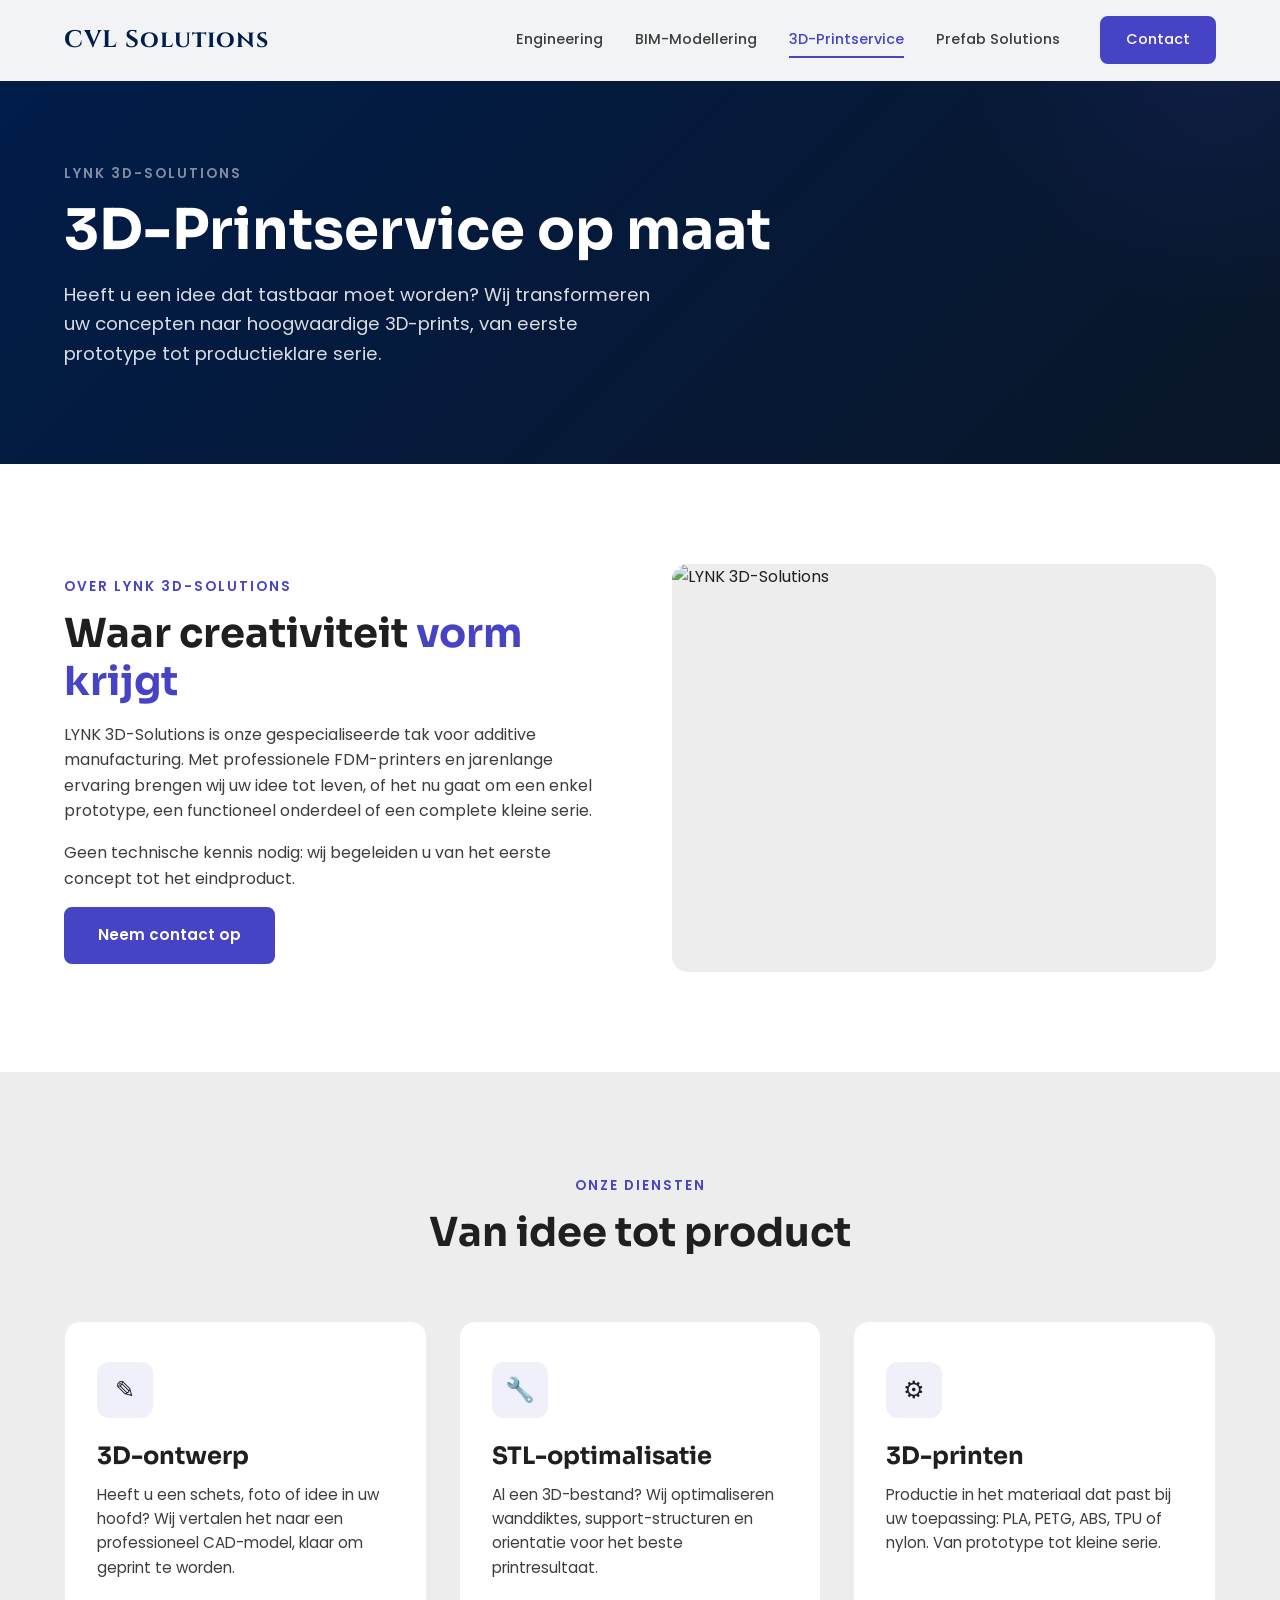
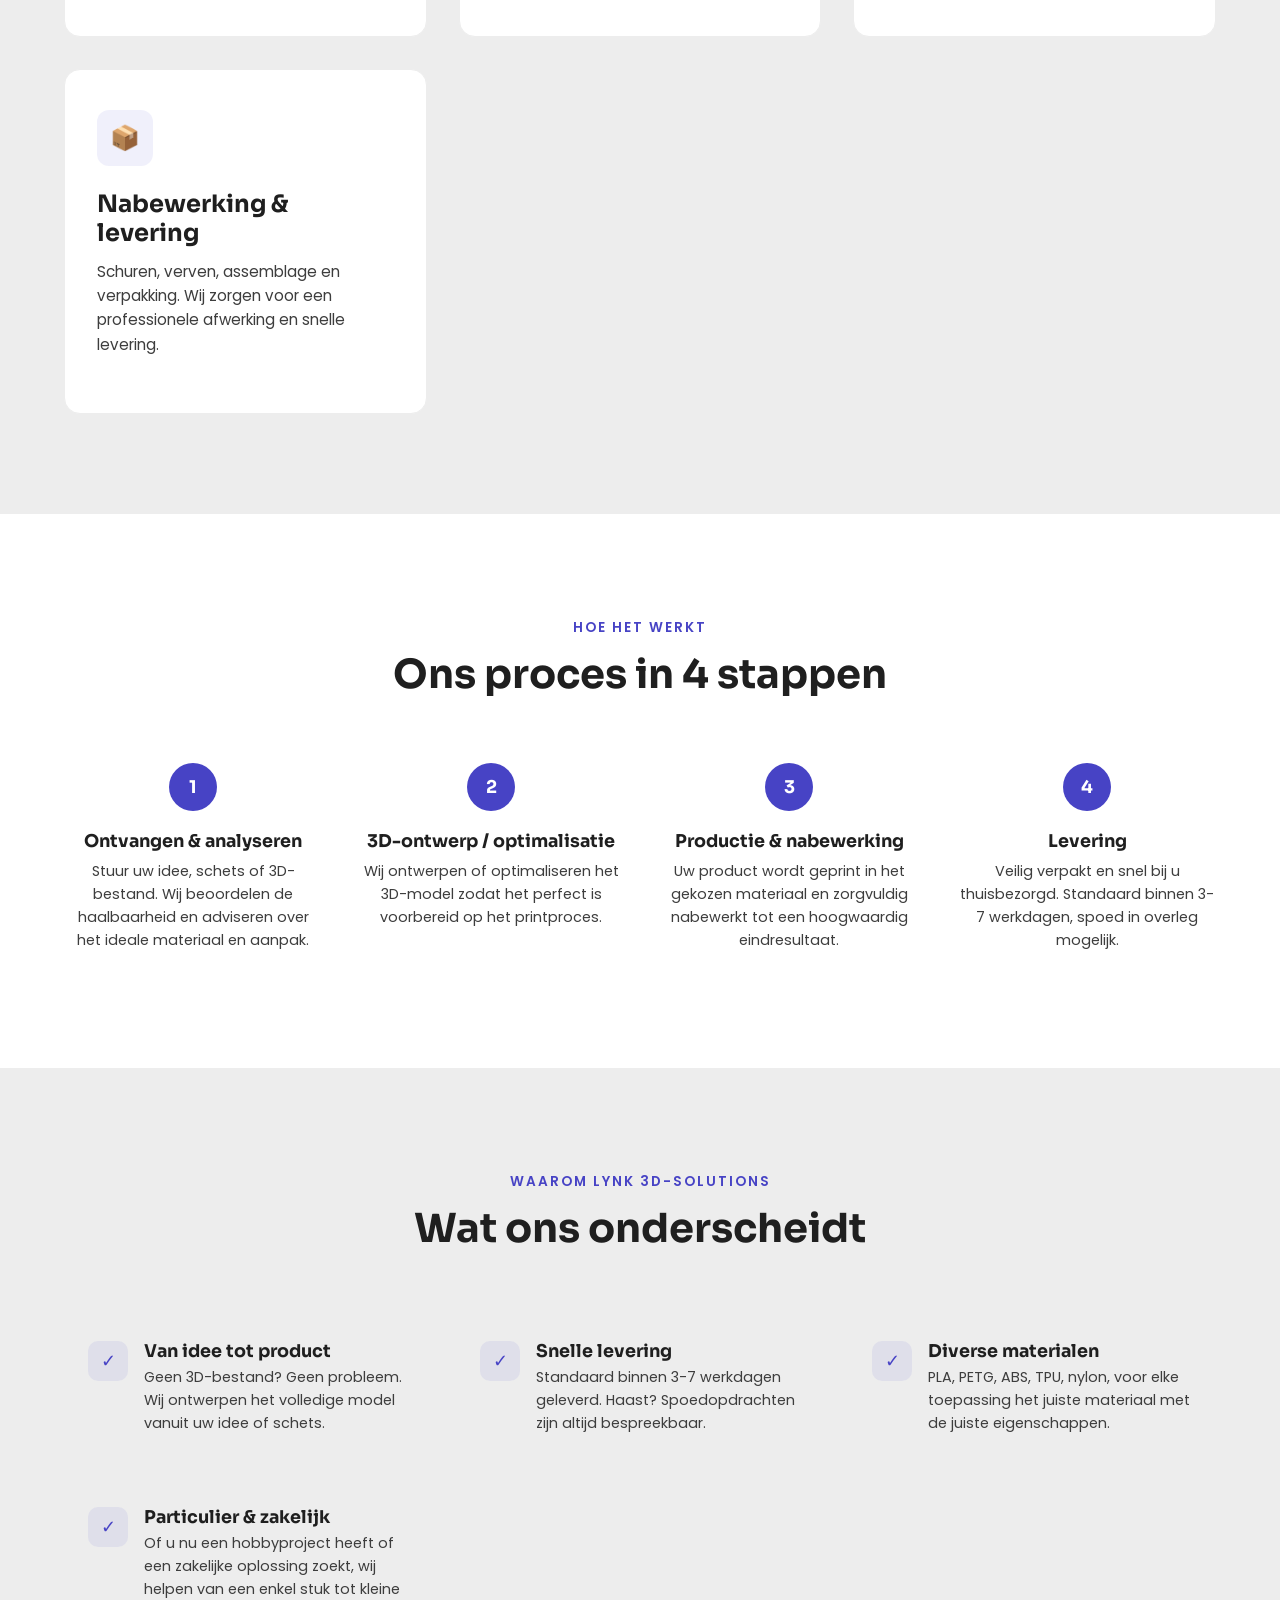
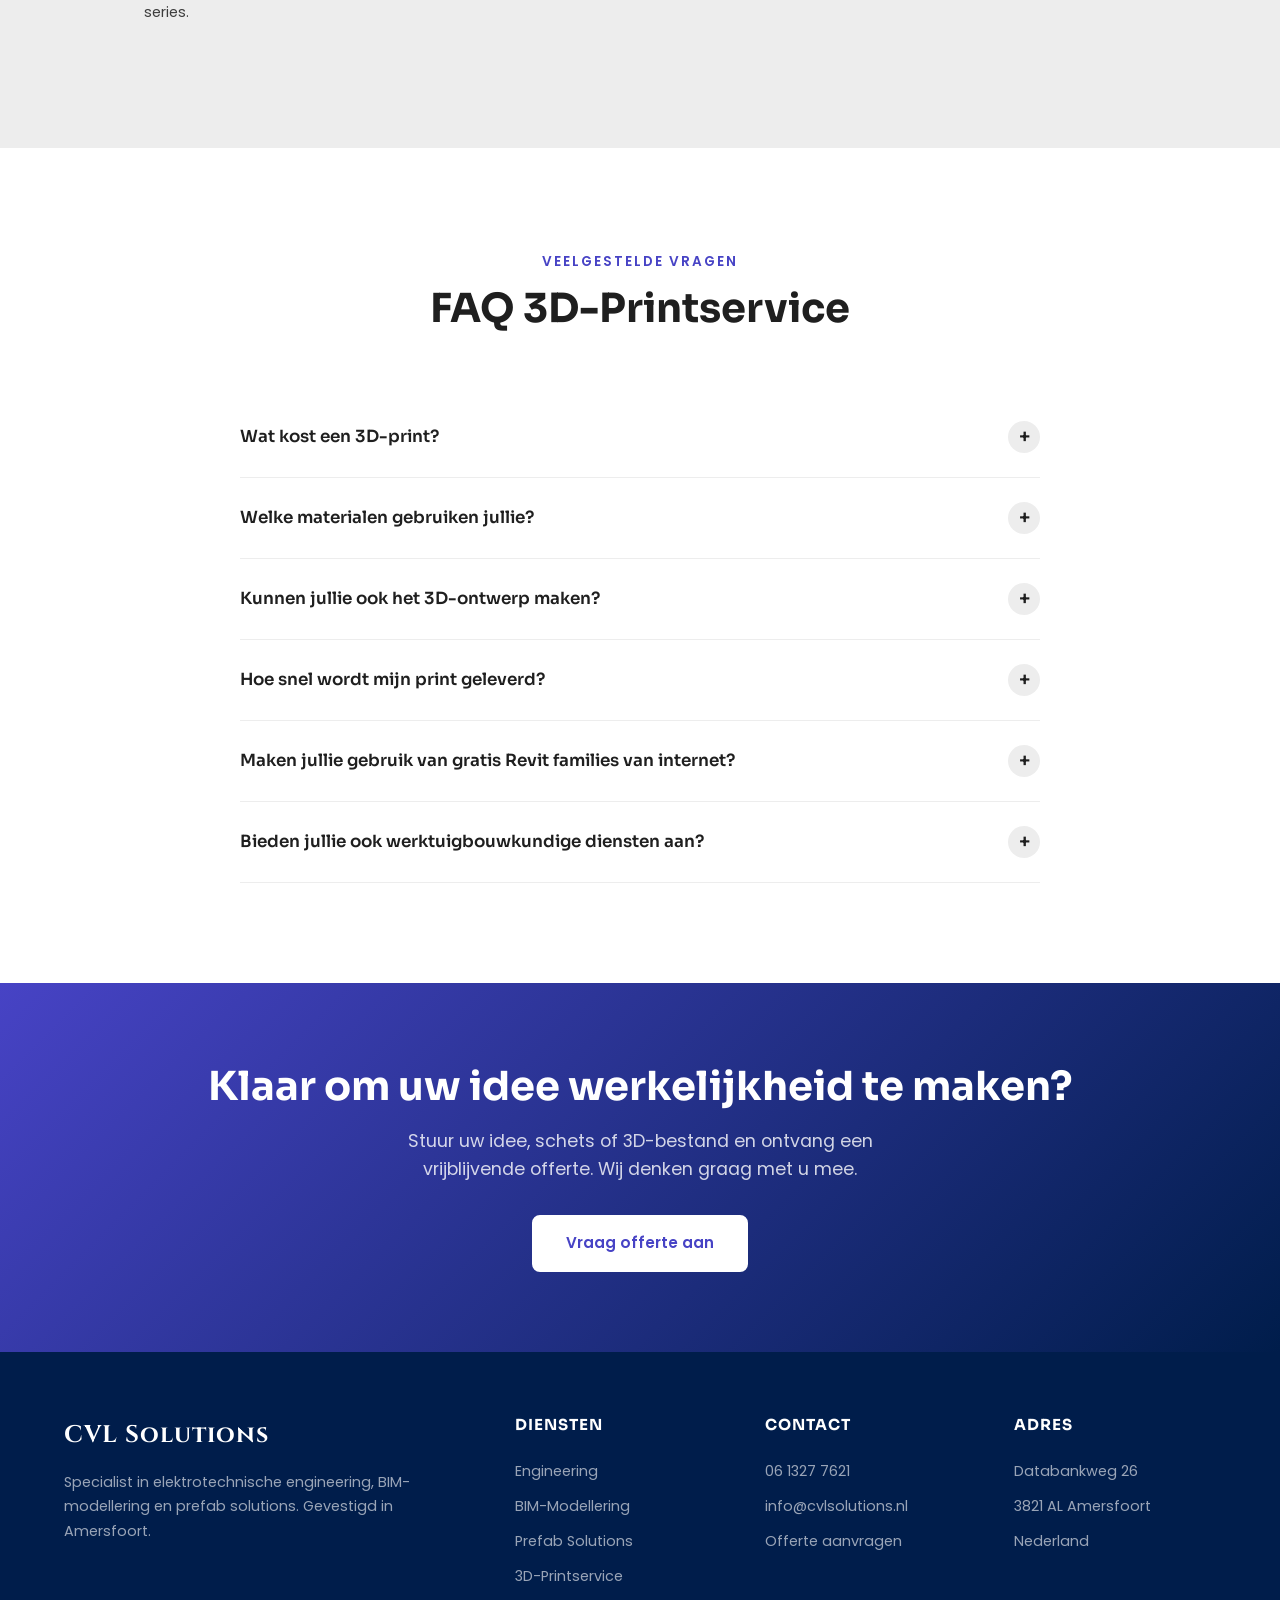
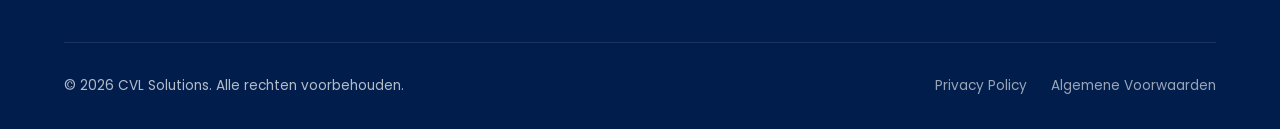
==== 3d-printservice.html @ 54ed2325 "CVL Solutions website - initial commit Complete custom website met 10 pagina's: - Homepage, Engineer" ====
<!DOCTYPE html>
<html lang="nl">
<head>
    <meta charset="UTF-8">
    <meta name="viewport" content="width=device-width, initial-scale=1.0">
    <title>3D-Printservice | Custom 3D Prints & Ontwerp | LYNK 3D-Solutions</title>
    <meta name="description" content="3D-printservice voor custom prints, prototypes en kleine series. Van idee tot product: 3D-ontwerp, optimalisatie en productie in diverse materialen. Snel geleverd.">
    <meta property="og:title" content="3D-Printservice | LYNK 3D-Solutions">
    <meta property="og:description" content="Custom 3D-prints, prototypes en kleine series. Van idee tot product.">
    <meta property="og:url" content="https://www.cvlsolutions.nl/3d-printservice">
    <link rel="canonical" href="https://www.cvlsolutions.nl/3d-printservice">
    <link rel="icon" href="img/favicon.jpg" type="image/jpeg">
    <link rel="preconnect" href="https://fonts.googleapis.com">
    <link rel="preconnect" href="https://fonts.gstatic.com" crossorigin>
    <link href="https://fonts.googleapis.com/css2?family=Cinzel:wght@500;700&family=Sora:wght@400;600;700&family=Poppins:wght@400;500;600&display=swap" rel="stylesheet">
    <link rel="stylesheet" href="css/style.css">
    <script type="application/ld+json">
    {
        "@context": "https://schema.org",
        "@type": "FAQPage",
        "mainEntity": [
            {"@type": "Question", "name": "Wat kost een 3D-print?", "acceptedAnswer": {"@type": "Answer", "text": "De prijs hangt af van materiaal, afmeting en complexiteit. Kleine prints starten al vanaf enkele euro's. Neem contact op voor een vrijblijvende offerte."}},
            {"@type": "Question", "name": "Welke materialen gebruiken jullie?", "acceptedAnswer": {"@type": "Answer", "text": "Wij printen in PLA, PETG, ABS, TPU (flexibel) en nylon. Het juiste materiaal wordt gekozen op basis van de toepassing."}},
            {"@type": "Question", "name": "Kunnen jullie ook het 3D-ontwerp maken?", "acceptedAnswer": {"@type": "Answer", "text": "Ja, wij ontwerpen volledig in 3D vanuit uw idee, schets of bestaand product. Ook kunnen wij bestaande STL-bestanden optimaliseren."}},
            {"@type": "Question", "name": "Hoe snel wordt mijn print geleverd?", "acceptedAnswer": {"@type": "Answer", "text": "Afhankelijk van complexiteit en grootte leveren wij binnen 3-7 werkdagen. Spoedopdrachten zijn in overleg mogelijk."}}
        ]
    }
    </script>
</head>
<body>

    <!-- Header -->
    <header class="header">
        <div class="container header-inner">
            <a href="index.html" class="logo">CVL Solutions</a>
            <nav class="nav-links">
                <a href="engineering.html">Engineering</a>
                <a href="bim-modellering.html">BIM-Modellering</a>
                <a href="3d-printservice.html" class="active">3D-Printservice</a>
                <a href="prefab-solutions.html">Prefab Solutions</a>
                <a href="contact.html" class="btn btn-primary btn-sm nav-cta">Contact</a>
            </nav>
            <button class="hamburger" aria-label="Menu"><span></span><span></span><span></span></button>
        </div>
        <div class="mobile-menu">
            <a href="index.html">Home</a>
            <a href="engineering.html">Engineering</a>
            <a href="bim-modellering.html">BIM-Modellering</a>
            <a href="3d-printservice.html">3D-Printservice</a>
            <a href="prefab-solutions.html">Prefab Solutions</a>
            <a href="contact.html">Contact</a>
        </div>
    </header>

    <!-- Page Header -->
    <section class="page-header">
        <div class="container">
            <span class="section-label" style="color: rgba(255,255,255,0.5);">LYNK 3D-Solutions</span>
            <h1>3D-Printservice <span class="highlight">op maat</span></h1>
            <p>Heeft u een idee dat tastbaar moet worden? Wij transformeren uw concepten naar hoogwaardige 3D-prints, van eerste prototype tot productieklare serie.</p>
        </div>
    </section>

    <!-- LYNK 3D-Solutions Intro -->
    <section class="section">
        <div class="container">
            <div class="two-col">
                <div class="two-col-text reveal-left">
                    <span class="section-label">Over LYNK 3D-Solutions</span>
                    <h2 class="section-title">Waar creativiteit <span class="text-accent">vorm krijgt</span></h2>
                    <p>LYNK 3D-Solutions is onze gespecialiseerde tak voor additive manufacturing. Met professionele FDM-printers en jarenlange ervaring brengen wij uw idee tot leven, of het nu gaat om een enkel prototype, een functioneel onderdeel of een complete kleine serie.</p>
                    <p>Geen technische kennis nodig: wij begeleiden u van het eerste concept tot het eindproduct.</p>
                    <a href="contact.html" class="btn btn-primary">Neem contact op</a>
                </div>
                <div class="two-col-image reveal-right">
                    <img src="https://static.wixstatic.com/media/6f0315_3e30db680745442ab5431cf26b1a776d~mv2.png" alt="LYNK 3D-Solutions" style="width: 100%; border-radius: 12px;">
                </div>
            </div>
        </div>
    </section>

    <!-- Diensten -->
    <section class="section section-gray">
        <div class="container">
            <div class="section-header reveal">
                <span class="section-label">Onze diensten</span>
                <h2 class="section-title">Van idee tot product</h2>
            </div>
            <div class="services-grid stagger-children">
                <div class="service-card">
                    <div class="service-icon">&#9998;</div>
                    <h3>3D-ontwerp</h3>
                    <p>Heeft u een schets, foto of idee in uw hoofd? Wij vertalen het naar een professioneel CAD-model, klaar om geprint te worden.</p>
                </div>
                <div class="service-card">
                    <div class="service-icon">&#128295;</div>
                    <h3>STL-optimalisatie</h3>
                    <p>Al een 3D-bestand? Wij optimaliseren wanddiktes, support-structuren en orientatie voor het beste printresultaat.</p>
                </div>
                <div class="service-card">
                    <div class="service-icon">&#9881;</div>
                    <h3>3D-printen</h3>
                    <p>Productie in het materiaal dat past bij uw toepassing: PLA, PETG, ABS, TPU of nylon. Van prototype tot kleine serie.</p>
                </div>
                <div class="service-card">
                    <div class="service-icon">&#128230;</div>
                    <h3>Nabewerking & levering</h3>
                    <p>Schuren, verven, assemblage en verpakking. Wij zorgen voor een professionele afwerking en snelle levering.</p>
                </div>
            </div>
        </div>
    </section>

    <!-- Aanpak -->
    <section class="section">
        <div class="container">
            <div class="section-header reveal">
                <span class="section-label">Hoe het werkt</span>
                <h2 class="section-title">Ons proces in 4 stappen</h2>
            </div>
            <div class="process-grid stagger-children">
                <div class="process-step">
                    <div class="step-number">1</div>
                    <h4>Ontvangen & analyseren</h4>
                    <p>Stuur uw idee, schets of 3D-bestand. Wij beoordelen de haalbaarheid en adviseren over het ideale materiaal en aanpak.</p>
                </div>
                <div class="process-step">
                    <div class="step-number">2</div>
                    <h4>3D-ontwerp / optimalisatie</h4>
                    <p>Wij ontwerpen of optimaliseren het 3D-model zodat het perfect is voorbereid op het printproces.</p>
                </div>
                <div class="process-step">
                    <div class="step-number">3</div>
                    <h4>Productie & nabewerking</h4>
                    <p>Uw product wordt geprint in het gekozen materiaal en zorgvuldig nabewerkt tot een hoogwaardig eindresultaat.</p>
                </div>
                <div class="process-step">
                    <div class="step-number">4</div>
                    <h4>Levering</h4>
                    <p>Veilig verpakt en snel bij u thuisbezorgd. Standaard binnen 3-7 werkdagen, spoed in overleg mogelijk.</p>
                </div>
            </div>
        </div>
    </section>

    <!-- USPs -->
    <section class="section section-gray">
        <div class="container">
            <div class="section-header reveal">
                <span class="section-label">Waarom LYNK 3D-Solutions</span>
                <h2 class="section-title">Wat ons onderscheidt</h2>
            </div>
            <div class="usp-grid stagger-children">
                <div class="usp-item">
                    <div class="usp-icon">&#10003;</div>
                    <div>
                        <h4>Van idee tot product</h4>
                        <p>Geen 3D-bestand? Geen probleem. Wij ontwerpen het volledige model vanuit uw idee of schets.</p>
                    </div>
                </div>
                <div class="usp-item">
                    <div class="usp-icon">&#10003;</div>
                    <div>
                        <h4>Snelle levering</h4>
                        <p>Standaard binnen 3-7 werkdagen geleverd. Haast? Spoedopdrachten zijn altijd bespreekbaar.</p>
                    </div>
                </div>
                <div class="usp-item">
                    <div class="usp-icon">&#10003;</div>
                    <div>
                        <h4>Diverse materialen</h4>
                        <p>PLA, PETG, ABS, TPU, nylon, voor elke toepassing het juiste materiaal met de juiste eigenschappen.</p>
                    </div>
                </div>
                <div class="usp-item">
                    <div class="usp-icon">&#10003;</div>
                    <div>
                        <h4>Particulier & zakelijk</h4>
                        <p>Of u nu een hobbyproject heeft of een zakelijke oplossing zoekt, wij helpen van een enkel stuk tot kleine series.</p>
                    </div>
                </div>
            </div>
        </div>
    </section>

    <!-- FAQ -->
    <section class="section">
        <div class="container">
            <div class="section-header reveal">
                <span class="section-label">Veelgestelde vragen</span>
                <h2 class="section-title">FAQ 3D-Printservice</h2>
            </div>
            <div class="faq-list reveal">
                <div class="faq-item">
                    <button class="faq-question"><span>Wat kost een 3D-print?</span><span class="faq-toggle">+</span></button>
                    <div class="faq-answer"><p>De prijs hangt af van materiaal, afmeting en complexiteit. Kleine prints starten al vanaf enkele euro's. Neem contact op voor een vrijblijvende offerte op maat.</p></div>
                </div>
                <div class="faq-item">
                    <button class="faq-question"><span>Welke materialen gebruiken jullie?</span><span class="faq-toggle">+</span></button>
                    <div class="faq-answer"><p>Wij printen in PLA, PETG, ABS, TPU (flexibel) en nylon. Samen kiezen we het materiaal dat het beste past bij uw toepassing en gewenste eigenschappen.</p></div>
                </div>
                <div class="faq-item">
                    <button class="faq-question"><span>Kunnen jullie ook het 3D-ontwerp maken?</span><span class="faq-toggle">+</span></button>
                    <div class="faq-answer"><p>Absoluut! Wij ontwerpen volledig in 3D vanuit uw idee, schets of bestaand product. Ook optimaliseren wij bestaande STL-bestanden voor perfecte printresultaten.</p></div>
                </div>
                <div class="faq-item">
                    <button class="faq-question"><span>Hoe snel wordt mijn print geleverd?</span><span class="faq-toggle">+</span></button>
                    <div class="faq-answer"><p>Afhankelijk van de complexiteit en grootte leveren wij binnen 3-7 werkdagen. Spoedopdrachten zijn in overleg mogelijk.</p></div>
                </div>
                <div class="faq-item">
                    <button class="faq-question">
                        <span>Maken jullie gebruik van gratis Revit families van internet?</span>
                        <span class="faq-toggle">+</span>
                    </button>
                    <div class="faq-answer">
                        <p>Nee, wij werken niet met willekeurige families van verzamelsites zoals MEPcontent, BIMobject of andere open-source bibliotheken. Deze families zijn vaak inconsistent in kwaliteit, parameters en modelleerstandaarden. Wij maken gebruik van het gerenomeerde CADAC TheModus familiesysteem. In overleg, of bij het beschikbaar stellen van een flex-licentie, kan ook worden gewerkt met Stabiplan/Trimble for Revit.</p>
                    </div>
                </div>
                <div class="faq-item">
                    <button class="faq-question">
                        <span>Bieden jullie ook werktuigbouwkundige diensten aan?</span>
                        <span class="faq-toggle">+</span>
                    </button>
                    <div class="faq-answer">
                        <p>Onze kernexpertise ligt bij elektrotechniek. Mocht er binnen uw project behoefte zijn aan werktuigbouwkundige ondersteuning, dan kunnen wij snel schakelen binnen onze flexibele schil om de juiste specialisten in te zetten.</p>
                    </div>
                </div>
            </div>
        </div>
    </section>

    <!-- CTA -->
    <section class="cta-section">
        <div class="container reveal">
            <h2>Klaar om uw idee werkelijkheid te maken?</h2>
            <p>Stuur uw idee, schets of 3D-bestand en ontvang een vrijblijvende offerte. Wij denken graag met u mee.</p>
            <a href="contact.html" class="btn btn-white">Vraag offerte aan</a>
        </div>
    </section>

    <!-- Footer -->
    <footer class="footer">
        <div class="container">
            <div class="footer-grid">
                <div class="footer-brand">
                    <div class="logo" style="color: white;">CVL Solutions</div>
                    <p>Specialist in elektrotechnische engineering, BIM-modellering en prefab solutions. Gevestigd in Amersfoort.</p>
                </div>
                <div><h4>Diensten</h4><div class="footer-links"><a href="engineering.html">Engineering</a><a href="bim-modellering.html">BIM-Modellering</a><a href="prefab-solutions.html">Prefab Solutions</a><a href="3d-printservice.html">3D-Printservice</a></div></div>
                <div><h4>Contact</h4><div class="footer-links"><a href="tel:+31613277621">06 1327 7621</a><a href="mailto:info@cvlsolutions.nl">info@cvlsolutions.nl</a><a href="contact.html">Offerte aanvragen</a></div></div>
                <div><h4>Adres</h4><div class="footer-links"><a>Databankweg 26</a><a>3821 AL Amersfoort</a><a>Nederland</a></div></div>
            </div>
            <div class="footer-bottom">
                <span>&copy; 2026 CVL Solutions. Alle rechten voorbehouden.</span>
                <div class="footer-legal"><a href="privacy-policy.html">Privacy Policy</a><a href="algemene-voorwaarden.html">Algemene Voorwaarden</a></div>
            </div>
        </div>
    </footer>

    <script src="js/main.js"></script>
</body>
</html>
---- css/style.css ----
/* ============================================
   CVL Solutions - Modern Website
   Kleurenpalet: #FFFFFF, #1F1F1F, #4743C5, #001D4B, #EDEDED
   Fonts: Cinzel (logo) + Sora (headings) + Poppins (body)
   ============================================ */

/* --- Reset & Base --- */
*, *::before, *::after {
    margin: 0;
    padding: 0;
    box-sizing: border-box;
}

:root {
    --white: #FFFFFF;
    --black: #1F1F1F;
    --accent: #4743C5;
    --accent-hover: #3532a8;
    --navy: #001D4B;
    --gray-light: #EDEDED;
    --gray-mid: #B0B0B0;
    --gray-dark: #3D3D3D;
    --font-logo: 'Cinzel', serif;
    --font-heading: 'Sora', sans-serif;
    --font-body: 'Poppins', sans-serif;
    --max-width: 1200px;
    --transition: 0.3s ease;
}

html {
    scroll-behavior: smooth;
    font-size: 16px;
}

body {
    font-family: var(--font-body);
    color: var(--black);
    background: var(--white);
    line-height: 1.6;
    overflow-x: hidden;
}

a {
    text-decoration: none;
    color: inherit;
    transition: color var(--transition);
}

img {
    max-width: 100%;
    height: auto;
    display: block;
}

ul { list-style: none; }

.container {
    max-width: var(--max-width);
    margin: 0 auto;
    padding: 0 24px;
}

/* --- Typography --- */
h1, h2, h3, h4 {
    font-family: var(--font-heading);
    font-weight: 700;
    line-height: 1.2;
}

h1 { font-size: clamp(2.2rem, 5vw, 3.5rem); }
h2 { font-size: clamp(1.8rem, 4vw, 2.5rem); }
h3 { font-size: clamp(1.2rem, 2.5vw, 1.5rem); }
h4 { font-size: 1.1rem; }

p { margin-bottom: 1rem; }

.text-accent { color: var(--accent); }
.text-navy { color: var(--navy); }
.text-gray { color: var(--gray-dark); }

.section-label {
    display: inline-block;
    font-size: 0.85rem;
    font-weight: 600;
    text-transform: uppercase;
    letter-spacing: 2px;
    color: var(--accent);
    margin-bottom: 12px;
}

.section-title {
    margin-bottom: 20px;
}

.section-subtitle {
    color: var(--gray-dark);
    font-size: 1.1rem;
    max-width: 640px;
}

/* --- Buttons --- */
.btn {
    display: inline-flex;
    align-items: center;
    gap: 8px;
    padding: 14px 32px;
    border-radius: 8px;
    font-family: var(--font-body);
    font-size: 0.95rem;
    font-weight: 600;
    cursor: pointer;
    border: 2px solid transparent;
    transition: all var(--transition);
}

.btn-primary {
    background: var(--accent);
    color: var(--white);
    border-color: var(--accent);
}

.btn-primary:hover {
    background: var(--accent-hover);
    border-color: var(--accent-hover);
    transform: translateY(-2px);
    box-shadow: 0 8px 24px rgba(71, 67, 197, 0.3);
}

.btn-outline {
    background: transparent;
    color: var(--black);
    border-color: var(--black);
}

.btn-outline:hover {
    background: var(--black);
    color: var(--white);
    transform: translateY(-2px);
}

.btn-white {
    background: var(--white);
    color: var(--accent);
    border-color: var(--white);
}

.btn-white:hover {
    background: transparent;
    color: var(--white);
    border-color: var(--white);
    transform: translateY(-2px);
}

/* --- Header / Navigation --- */
.header {
    position: fixed;
    top: 0;
    left: 0;
    width: 100%;
    z-index: 1000;
    background: rgba(255, 255, 255, 0.95);
    backdrop-filter: blur(12px);
    border-bottom: 1px solid transparent;
    transition: all var(--transition);
}

.header.scrolled {
    border-bottom-color: var(--gray-light);
    box-shadow: 0 2px 20px rgba(0, 0, 0, 0.06);
}

.header-inner {
    display: flex;
    align-items: center;
    justify-content: space-between;
    height: 80px;
}

.logo {
    font-family: var(--font-logo);
    font-size: 1.5rem;
    font-weight: 700;
    color: var(--navy);
    letter-spacing: 1px;
}

.logo-img {
    height: 50px;
    width: auto;
}

.logo span {
    color: var(--accent);
}

.nav-links {
    display: flex;
    align-items: center;
    gap: 32px;
}

.nav-links a {
    font-size: 0.9rem;
    font-weight: 500;
    color: var(--gray-dark);
    position: relative;
    padding: 4px 0;
}

.nav-links a::after {
    content: '';
    position: absolute;
    bottom: -2px;
    left: 0;
    width: 0;
    height: 2px;
    background: var(--accent);
    transition: width var(--transition);
}

.nav-links a:hover,
.nav-links a.active {
    color: var(--accent);
}

.nav-links a:hover::after,
.nav-links a.active::after {
    width: 100%;
}

.nav-cta {
    margin-left: 8px;
    padding: 10px 24px !important;
    font-size: 0.9rem !important;
    color: var(--white) !important;
}

.nav-cta::after {
    display: none !important;
}

/* Hamburger */
.hamburger {
    display: none;
    flex-direction: column;
    gap: 5px;
    cursor: pointer;
    padding: 8px;
    background: none;
    border: none;
}

.hamburger span {
    display: block;
    width: 24px;
    height: 2px;
    background: var(--black);
    transition: all var(--transition);
}

/* Mobile menu */
.mobile-menu {
    display: none;
    position: fixed;
    top: 80px;
    left: 0;
    width: 100%;
    background: var(--white);
    padding: 24px;
    border-bottom: 1px solid var(--gray-light);
    box-shadow: 0 8px 32px rgba(0, 0, 0, 0.1);
}

.mobile-menu.open { display: block; }

.mobile-menu a {
    display: block;
    padding: 12px 0;
    font-size: 1rem;
    font-weight: 500;
    color: var(--gray-dark);
    border-bottom: 1px solid var(--gray-light);
}

.mobile-menu a:last-child { border-bottom: none; }
.mobile-menu a:hover { color: var(--accent); }

/* --- Hero Section --- */
.hero {
    position: relative;
    min-height: 100vh;
    display: flex;
    align-items: center;
    padding-top: 80px;
    background: linear-gradient(135deg, var(--navy) 0%, #0a1628 100%);
    overflow: hidden;
}

.hero::before {
    content: '';
    position: absolute;
    top: -50%;
    right: -20%;
    width: 600px;
    height: 600px;
    background: radial-gradient(circle, rgba(71, 67, 197, 0.15) 0%, transparent 70%);
    border-radius: 50%;
}

.hero::after {
    content: '';
    position: absolute;
    bottom: -30%;
    left: -10%;
    width: 400px;
    height: 400px;
    background: radial-gradient(circle, rgba(71, 67, 197, 0.1) 0%, transparent 70%);
    border-radius: 50%;
}

.hero-content {
    position: relative;
    z-index: 2;
    max-width: 700px;
}

.hero h1 {
    color: var(--white);
    margin-bottom: 24px;
    font-size: clamp(2.5rem, 5vw, 3.8rem);
}

.hero h1 .highlight {
    color: var(--accent);
    display: inline;
}

.hero p {
    color: rgba(255, 255, 255, 0.85);
    font-size: 1.15rem;
    margin-bottom: 36px;
    max-width: 560px;
    line-height: 1.7;
}

.hero-buttons {
    display: flex;
    gap: 16px;
    flex-wrap: wrap;
}

.hero-badges {
    display: flex;
    align-items: center;
    gap: 32px;
    margin-top: 48px;
    padding-top: 32px;
    border-top: 1px solid rgba(255, 255, 255, 0.1);
}

.hero-badge {
    text-align: center;
}

.hero-badge .number {
    font-family: var(--font-heading);
    font-size: 2rem;
    font-weight: 700;
    color: var(--white);
}

.hero-badge .label {
    font-size: 0.8rem;
    color: rgba(255, 255, 255, 0.7);
    text-transform: uppercase;
    letter-spacing: 1px;
}

/* --- Sections --- */
.section {
    padding: 100px 0;
}

.section-gray {
    background: var(--gray-light);
}

.section-dark {
    background: var(--navy);
    color: var(--white);
}

.section-dark .section-subtitle {
    color: rgba(255, 255, 255, 0.7);
}

.section-header {
    text-align: center;
    margin-bottom: 64px;
}

.section-header .section-subtitle {
    margin: 0 auto;
}

/* --- Partners / Logos Bar --- */
.partners {
    padding: 48px 0;
    background: var(--gray-light);
    border-bottom: 1px solid #e0e0e0;
}

.partners-label {
    text-align: center;
    font-size: 0.85rem;
    color: var(--gray-mid);
    text-transform: uppercase;
    letter-spacing: 2px;
    margin-bottom: 32px;
}

.partners-grid {
    display: flex;
    align-items: center;
    justify-content: center;
    gap: 64px;
    flex-wrap: wrap;
}

.partner-logo {
    font-family: var(--font-heading);
    font-size: 1.5rem;
    font-weight: 700;
    color: var(--gray-mid);
    opacity: 0.5;
    transition: opacity var(--transition);
}

.partner-logo:hover {
    opacity: 1;
}

/* --- Services Grid --- */
.services-grid {
    display: grid;
    grid-template-columns: repeat(auto-fit, minmax(280px, 1fr));
    gap: 32px;
}

.service-card {
    background: var(--white);
    border-radius: 16px;
    padding: 40px 32px;
    border: 1px solid var(--gray-light);
    transition: all var(--transition);
    position: relative;
    overflow: hidden;
}

.service-card::before {
    content: '';
    position: absolute;
    top: 0;
    left: 0;
    width: 100%;
    height: 3px;
    background: var(--accent);
    transform: scaleX(0);
    transform-origin: left;
    transition: transform var(--transition);
}

.service-card:hover {
    transform: translateY(-4px);
    box-shadow: 0 12px 40px rgba(0, 0, 0, 0.08);
    border-color: transparent;
}

.service-card:hover::before {
    transform: scaleX(1);
}

.service-icon {
    width: 56px;
    height: 56px;
    background: rgba(71, 67, 197, 0.08);
    border-radius: 12px;
    display: flex;
    align-items: center;
    justify-content: center;
    margin-bottom: 24px;
    font-size: 1.5rem;
}

.service-card h3 {
    margin-bottom: 12px;
}

.service-card p {
    color: var(--gray-dark);
    font-size: 0.95rem;
}

.service-card .card-link {
    display: inline-flex;
    align-items: center;
    gap: 6px;
    margin-top: 16px;
    font-weight: 600;
    font-size: 0.9rem;
    color: var(--accent);
}

.service-card .card-link:hover {
    gap: 10px;
}

/* --- Stats Section --- */
.stats-grid {
    display: grid;
    grid-template-columns: repeat(4, 1fr);
    gap: 32px;
    text-align: center;
}

.stat-item {
    padding: 32px 16px;
}

.stat-number {
    font-family: var(--font-heading);
    font-size: clamp(2.5rem, 4vw, 3.5rem);
    font-weight: 700;
    color: var(--accent);
    line-height: 1;
    margin-bottom: 8px;
}

.section-dark .stat-number {
    color: var(--white);
}

.stat-label {
    font-size: 0.9rem;
    color: var(--gray-dark);
    text-transform: uppercase;
    letter-spacing: 1px;
}

.section-dark .stat-label {
    color: var(--gray-mid);
}

/* --- Process / Steps --- */
.process-grid {
    display: grid;
    grid-template-columns: repeat(auto-fit, minmax(250px, 1fr));
    gap: 40px;
    counter-reset: step;
}

.process-step {
    position: relative;
    padding-left: 0;
    text-align: center;
}

.step-number {
    display: inline-flex;
    align-items: center;
    justify-content: center;
    width: 48px;
    height: 48px;
    background: var(--accent);
    color: var(--white);
    border-radius: 50%;
    font-family: var(--font-heading);
    font-weight: 700;
    font-size: 1.1rem;
    margin-bottom: 20px;
}

.process-step h4 {
    margin-bottom: 8px;
}

.process-step p {
    color: var(--gray-dark);
    font-size: 0.9rem;
}

/* --- USP Section --- */
.usp-grid {
    display: grid;
    grid-template-columns: repeat(auto-fit, minmax(320px, 1fr));
    gap: 24px;
}

.usp-item {
    display: flex;
    gap: 16px;
    align-items: flex-start;
    padding: 24px;
    border-radius: 12px;
    transition: background var(--transition);
}

.usp-item:hover {
    background: var(--gray-light);
}

.usp-icon {
    flex-shrink: 0;
    width: 40px;
    height: 40px;
    background: rgba(71, 67, 197, 0.08);
    border-radius: 10px;
    display: flex;
    align-items: center;
    justify-content: center;
    color: var(--accent);
    font-size: 1.1rem;
}

.usp-item h4 {
    margin-bottom: 4px;
}

.usp-item p {
    color: var(--gray-dark);
    font-size: 0.9rem;
    margin-bottom: 0;
}

/* --- FAQ Accordion --- */
.faq-list {
    max-width: 800px;
    margin: 0 auto;
}

.faq-item {
    border-bottom: 1px solid var(--gray-light);
}

.faq-question {
    display: flex;
    justify-content: space-between;
    align-items: center;
    padding: 24px 0;
    cursor: pointer;
    font-family: var(--font-heading);
    font-weight: 600;
    font-size: 1.05rem;
    background: none;
    border: none;
    width: 100%;
    text-align: left;
    color: var(--black);
    transition: color var(--transition);
}

.faq-question:hover {
    color: var(--accent);
}

.faq-toggle {
    flex-shrink: 0;
    width: 32px;
    height: 32px;
    display: flex;
    align-items: center;
    justify-content: center;
    border-radius: 50%;
    background: var(--gray-light);
    font-size: 1.2rem;
    transition: all var(--transition);
}

.faq-item.active .faq-toggle {
    background: var(--accent);
    color: var(--white);
    transform: rotate(45deg);
}

.faq-answer {
    max-height: 0;
    overflow: hidden;
    transition: max-height 0.4s ease, padding 0.4s ease;
}

.faq-item.active .faq-answer {
    max-height: 300px;
    padding-bottom: 24px;
}

.faq-answer p {
    color: var(--gray-dark);
    font-size: 0.95rem;
    line-height: 1.7;
}

/* --- CTA Section --- */
.cta-section {
    background: linear-gradient(135deg, var(--accent) 0%, var(--navy) 100%);
    padding: 80px 0;
    text-align: center;
    color: var(--white);
}

.cta-section h2 {
    margin-bottom: 16px;
}

.cta-section p {
    color: rgba(255, 255, 255, 0.8);
    font-size: 1.1rem;
    margin-bottom: 32px;
    max-width: 560px;
    margin-left: auto;
    margin-right: auto;
}

/* --- Contact Section --- */
.contact-grid {
    display: grid;
    grid-template-columns: 1fr 1fr;
    gap: 64px;
    align-items: start;
}

.contact-info h3 {
    margin-bottom: 24px;
}

.contact-detail {
    display: flex;
    gap: 16px;
    align-items: flex-start;
    margin-bottom: 24px;
}

.contact-detail-icon {
    width: 44px;
    height: 44px;
    background: rgba(71, 67, 197, 0.08);
    border-radius: 10px;
    display: flex;
    align-items: center;
    justify-content: center;
    color: var(--accent);
    flex-shrink: 0;
}

.contact-detail h4 {
    margin-bottom: 2px;
}

.contact-detail p {
    color: var(--gray-dark);
    font-size: 0.9rem;
    margin-bottom: 0;
}

.contact-form {
    background: var(--white);
    border-radius: 16px;
    padding: 40px;
    box-shadow: 0 8px 40px rgba(0, 0, 0, 0.06);
    border: 1px solid var(--gray-light);
}

.form-group {
    margin-bottom: 20px;
}

.form-group label {
    display: block;
    font-size: 0.9rem;
    font-weight: 600;
    margin-bottom: 6px;
    color: var(--black);
}

.form-group input,
.form-group textarea,
.form-group select {
    width: 100%;
    padding: 12px 16px;
    border: 1px solid #ddd;
    border-radius: 8px;
    font-family: var(--font-body);
    font-size: 0.95rem;
    transition: border-color var(--transition), box-shadow var(--transition);
    background: var(--white);
}

.form-group input:focus,
.form-group textarea:focus,
.form-group select:focus {
    outline: none;
    border-color: var(--accent);
    box-shadow: 0 0 0 3px rgba(71, 67, 197, 0.1);
}

.form-group textarea {
    resize: vertical;
    min-height: 120px;
}

.form-row {
    display: grid;
    grid-template-columns: 1fr 1fr;
    gap: 16px;
}

/* --- Footer --- */
.footer {
    background: var(--navy);
    color: rgba(255, 255, 255, 0.7);
    padding: 64px 0 32px;
}

.footer-grid {
    display: grid;
    grid-template-columns: 2fr 1fr 1fr 1fr;
    gap: 48px;
    margin-bottom: 48px;
}

.footer-brand .logo {
    color: var(--white);
    margin-bottom: 16px;
}

.footer-brand p {
    font-size: 0.9rem;
    line-height: 1.7;
    color: rgba(255, 255, 255, 0.6);
}

.footer h4 {
    color: var(--white);
    font-size: 0.95rem;
    margin-bottom: 20px;
    text-transform: uppercase;
    letter-spacing: 1px;
}

.footer-links a {
    display: block;
    padding: 6px 0;
    font-size: 0.9rem;
    color: rgba(255, 255, 255, 0.6);
    transition: color var(--transition);
}

.footer-links a:hover {
    color: var(--white);
}

.footer-bottom {
    padding-top: 32px;
    border-top: 1px solid rgba(255, 255, 255, 0.1);
    display: flex;
    justify-content: space-between;
    align-items: center;
    font-size: 0.85rem;
}

.footer-legal a {
    color: rgba(255, 255, 255, 0.6);
    margin-left: 24px;
}

.footer-legal a:hover {
    color: var(--white);
}

/* --- Page Header (inner pages) --- */
.page-header {
    padding: 160px 0 80px;
    background: linear-gradient(135deg, var(--navy) 0%, #0a1628 100%);
    position: relative;
    overflow: hidden;
}

.page-header::before {
    content: '';
    position: absolute;
    top: -40%;
    right: -15%;
    width: 500px;
    height: 500px;
    background: radial-gradient(circle, rgba(71, 67, 197, 0.12) 0%, transparent 70%);
    border-radius: 50%;
}

.page-header h1 {
    color: var(--white);
    margin-bottom: 16px;
    position: relative;
    z-index: 2;
}

.page-header p {
    color: rgba(255, 255, 255, 0.85);
    font-size: 1.15rem;
    max-width: 600px;
    position: relative;
    z-index: 2;
}

/* --- Scroll Animations --- */
.reveal {
    opacity: 0;
    transform: translateY(30px);
    transition: opacity 0.6s ease, transform 0.6s ease;
}

.reveal.visible {
    opacity: 1;
    transform: translateY(0);
}

.reveal-left {
    opacity: 0;
    transform: translateX(-30px);
    transition: opacity 0.6s ease, transform 0.6s ease;
}

.reveal-left.visible {
    opacity: 1;
    transform: translateX(0);
}

.reveal-right {
    opacity: 0;
    transform: translateX(30px);
    transition: opacity 0.6s ease, transform 0.6s ease;
}

.reveal-right.visible {
    opacity: 1;
    transform: translateX(0);
}

/* Staggered children */
.stagger-children > * {
    opacity: 0;
    transform: translateY(20px);
    transition: opacity 0.5s ease, transform 0.5s ease;
}

.stagger-children.visible > *:nth-child(1) { transition-delay: 0s; }
.stagger-children.visible > *:nth-child(2) { transition-delay: 0.1s; }
.stagger-children.visible > *:nth-child(3) { transition-delay: 0.2s; }
.stagger-children.visible > *:nth-child(4) { transition-delay: 0.3s; }
.stagger-children.visible > *:nth-child(5) { transition-delay: 0.4s; }
.stagger-children.visible > *:nth-child(6) { transition-delay: 0.5s; }

.stagger-children.visible > * {
    opacity: 1;
    transform: translateY(0);
}

/* --- Two Column Layout --- */
.two-col {
    display: grid;
    grid-template-columns: 1fr 1fr;
    gap: 64px;
    align-items: center;
}

.two-col-text h2 {
    margin-bottom: 16px;
}

.two-col-text p {
    color: var(--gray-dark);
}

.two-col-image {
    border-radius: 16px;
    overflow: hidden;
    background: var(--gray-light);
    aspect-ratio: 4/3;
}

.two-col-image img {
    width: 100%;
    height: 100%;
    object-fit: cover;
}

/* --- Image Gallery Grid --- */
.gallery-grid {
    display: grid;
    grid-template-columns: repeat(3, 1fr);
    gap: 16px;
}

.gallery-grid img {
    width: 100%;
    height: 250px;
    object-fit: cover;
    border-radius: 12px;
    transition: transform var(--transition), box-shadow var(--transition);
    cursor: pointer;
}

.gallery-grid img:hover {
    transform: scale(1.03);
    box-shadow: 0 8px 32px rgba(0, 0, 0, 0.12);
}

/* --- Hero with background image --- */
.page-header-img {
    padding: 160px 0 80px;
    position: relative;
    overflow: hidden;
    background-size: cover;
    background-position: center;
}

.page-header-img::before {
    content: '';
    position: absolute;
    inset: 0;
    background: linear-gradient(135deg, rgba(0,29,75,0.92) 0%, rgba(10,22,40,0.88) 100%);
    z-index: 1;
}

.page-header-img .container {
    position: relative;
    z-index: 2;
}

.page-header-img h1 {
    color: var(--white);
    margin-bottom: 16px;
}

.page-header-img p {
    color: rgba(255, 255, 255, 0.85);
    font-size: 1.15rem;
    max-width: 600px;
}

/* Text panel overlay for page headers with images */
.header-text-panel {
    background: rgba(0, 29, 75, 0.75);
    backdrop-filter: blur(8px);
    border-radius: 16px;
    padding: 48px;
    border: 1px solid rgba(255, 255, 255, 0.08);
    position: relative;
    z-index: 2;
    max-width: 700px;
}

.header-text-panel h1 {
    color: var(--white);
    margin-bottom: 16px;
}

.header-text-panel p {
    color: rgba(255, 255, 255, 0.9);
    font-size: 1.15rem;
    margin-bottom: 0;
}

.header-text-panel .section-label {
    color: rgba(255, 255, 255, 0.6);
}

@media (max-width: 640px) {
    .header-text-panel {
        padding: 28px;
    }
}

/* --- Partner logo images --- */
.partner-logo img {
    height: 48px;
    width: auto;
    filter: grayscale(100%);
    opacity: 0.5;
    transition: all var(--transition);
}

.partner-logo:hover img {
    filter: grayscale(0%);
    opacity: 1;
}

/* --- Responsive --- */
@media (max-width: 968px) {
    .nav-links { display: none; }
    .hamburger { display: flex; }

    .hero { min-height: auto; padding: 140px 0 80px; }
    .hero-badges { gap: 24px; flex-wrap: wrap; }

    .stats-grid { grid-template-columns: repeat(2, 1fr); }
    .contact-grid { grid-template-columns: 1fr; }
    .two-col { grid-template-columns: 1fr; gap: 40px; }
    .footer-grid { grid-template-columns: 1fr 1fr; }
}

@media (max-width: 640px) {
    .section { padding: 64px 0; }
    .hero-buttons { flex-direction: column; }
    .stats-grid { grid-template-columns: 1fr 1fr; gap: 16px; }
    .services-grid { grid-template-columns: 1fr; }
    .process-grid { grid-template-columns: 1fr; gap: 32px; }
    .usp-grid { grid-template-columns: 1fr; }
    .form-row { grid-template-columns: 1fr; }
    .footer-grid { grid-template-columns: 1fr; gap: 32px; }
    .footer-bottom { flex-direction: column; gap: 12px; text-align: center; }
    .page-header { padding: 120px 0 60px; }
}
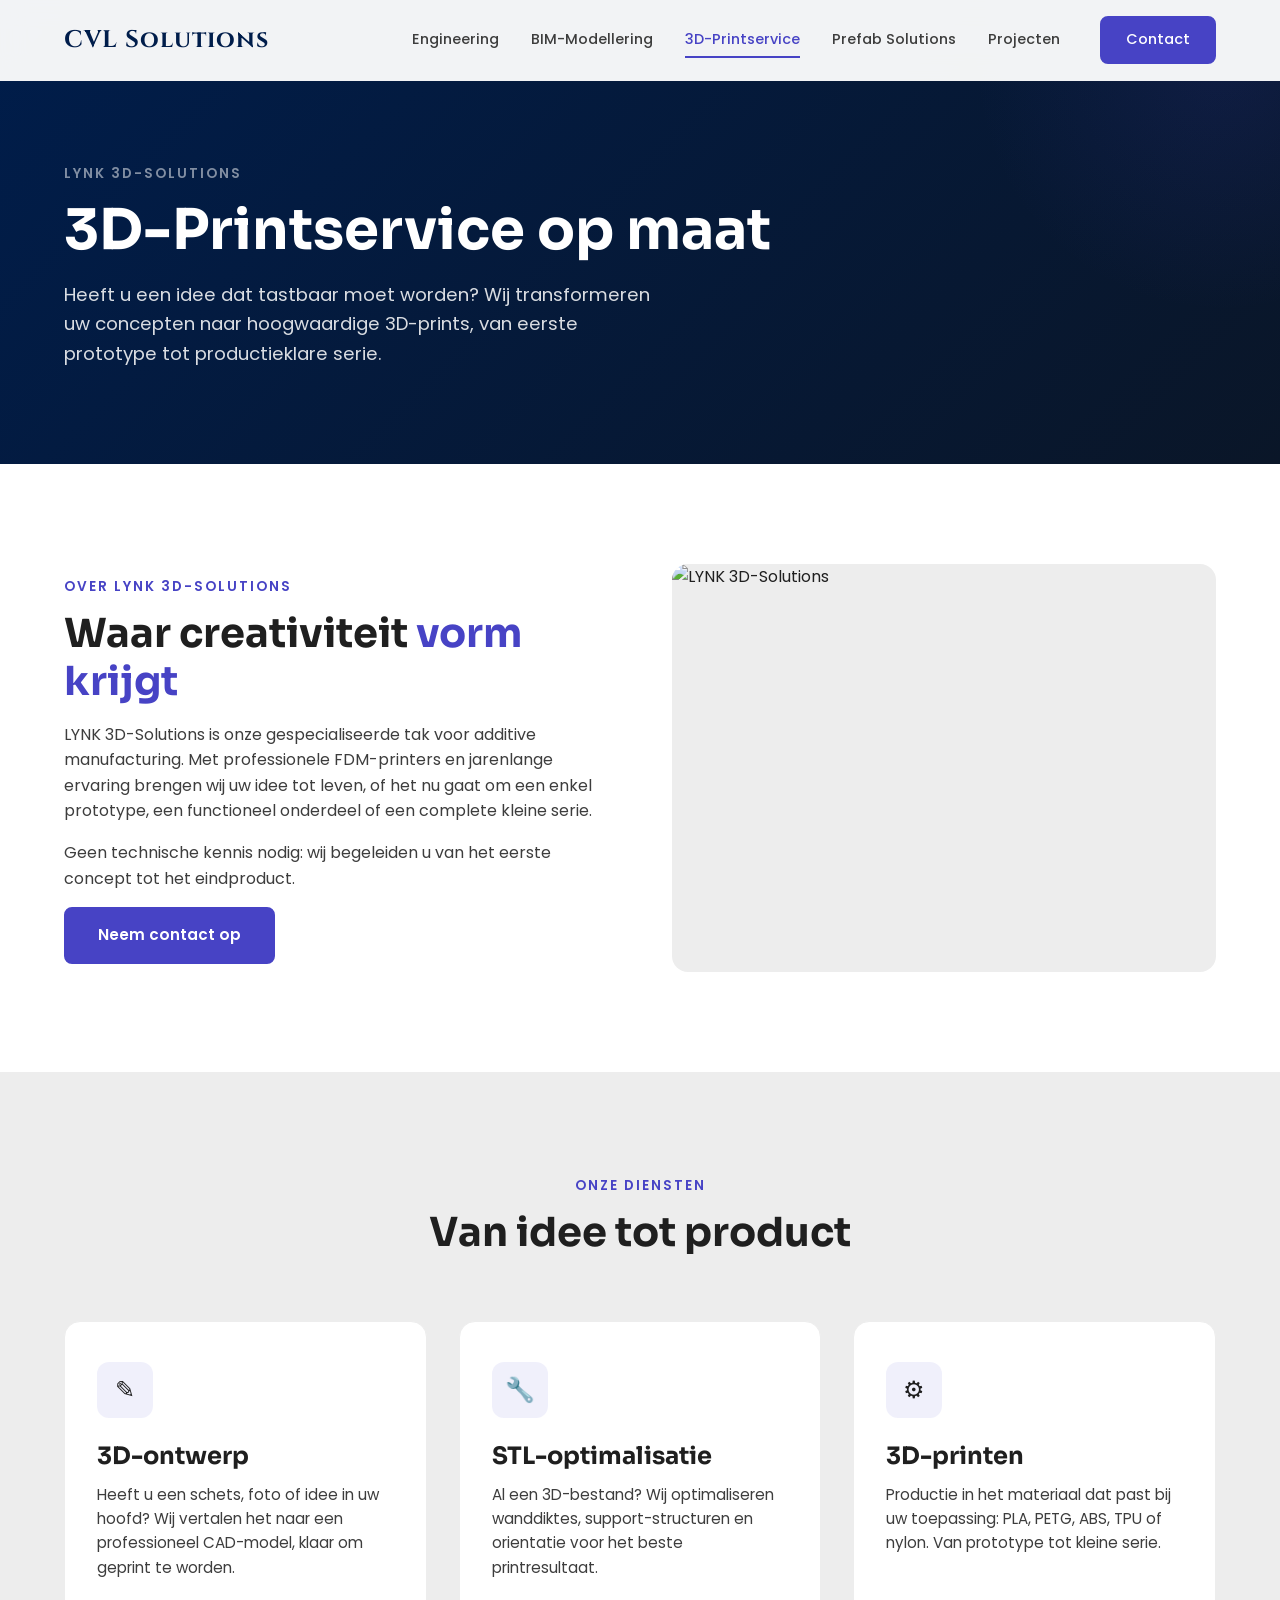
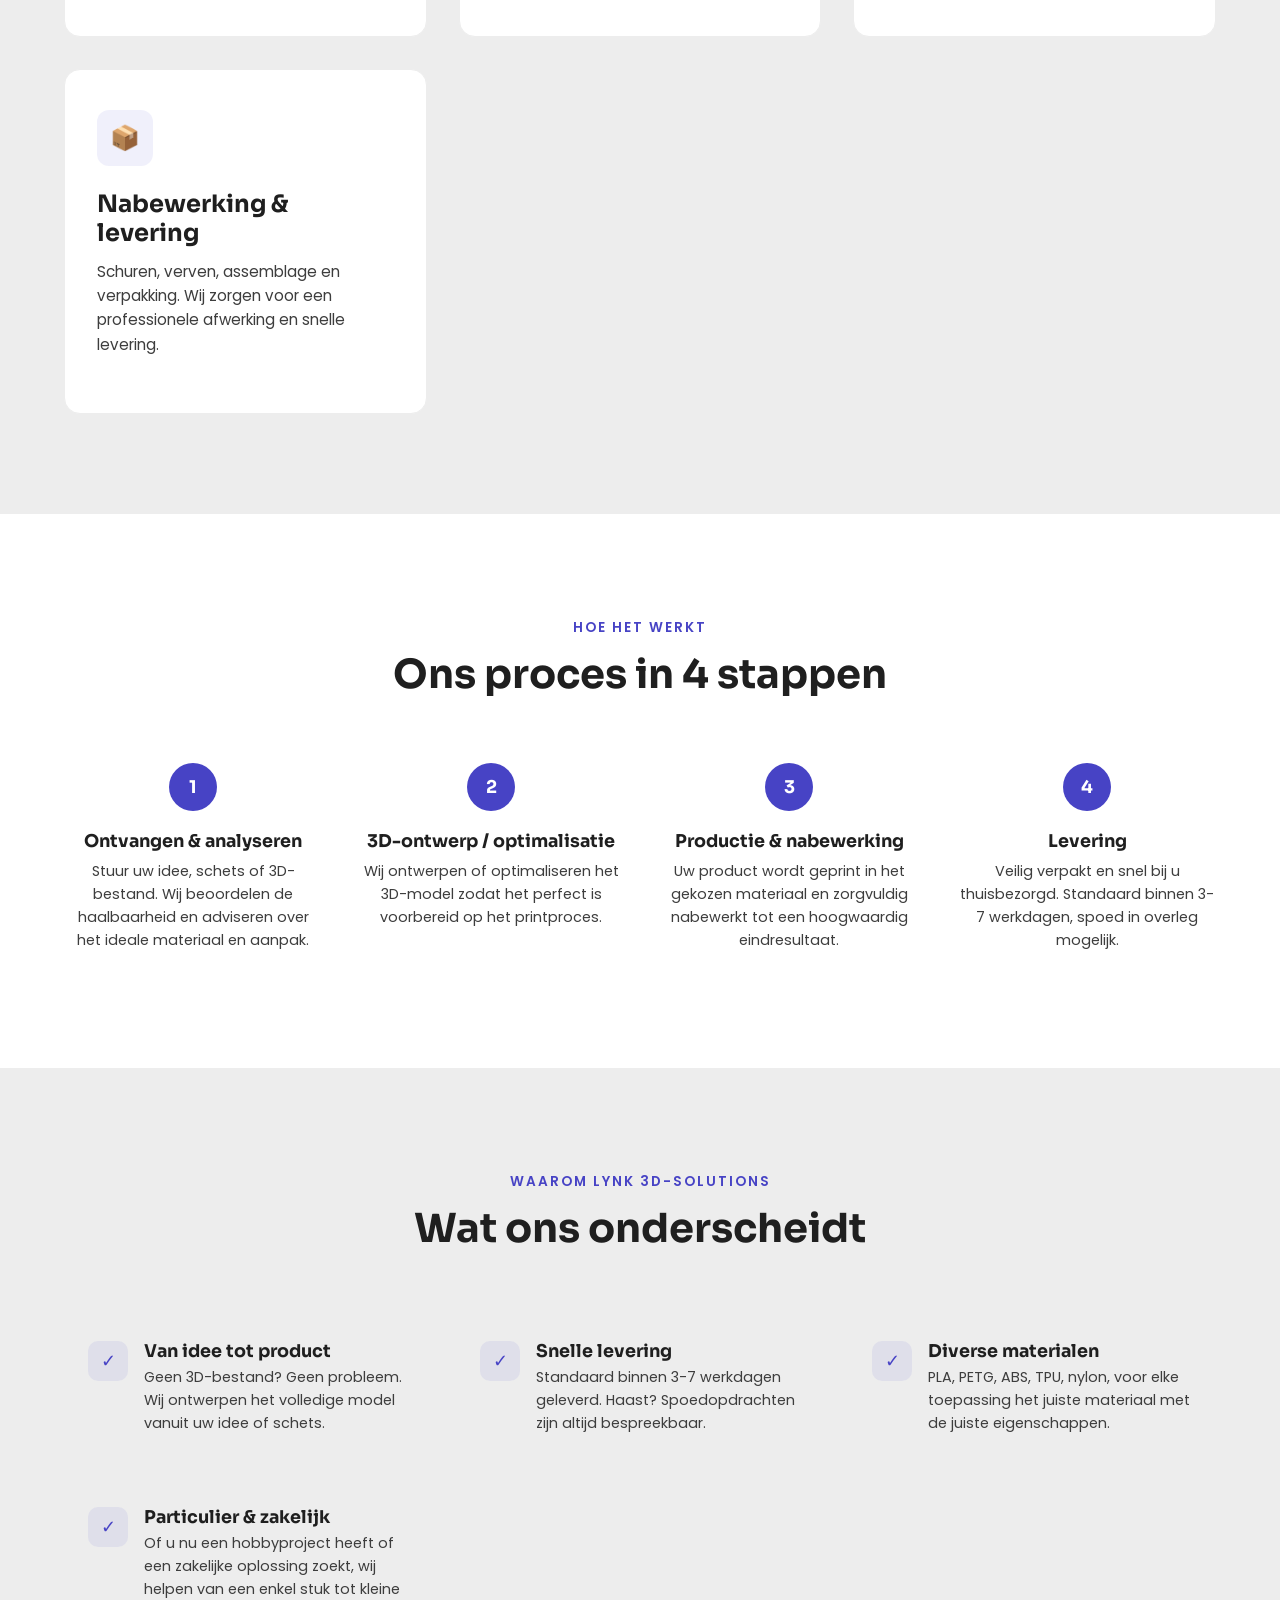
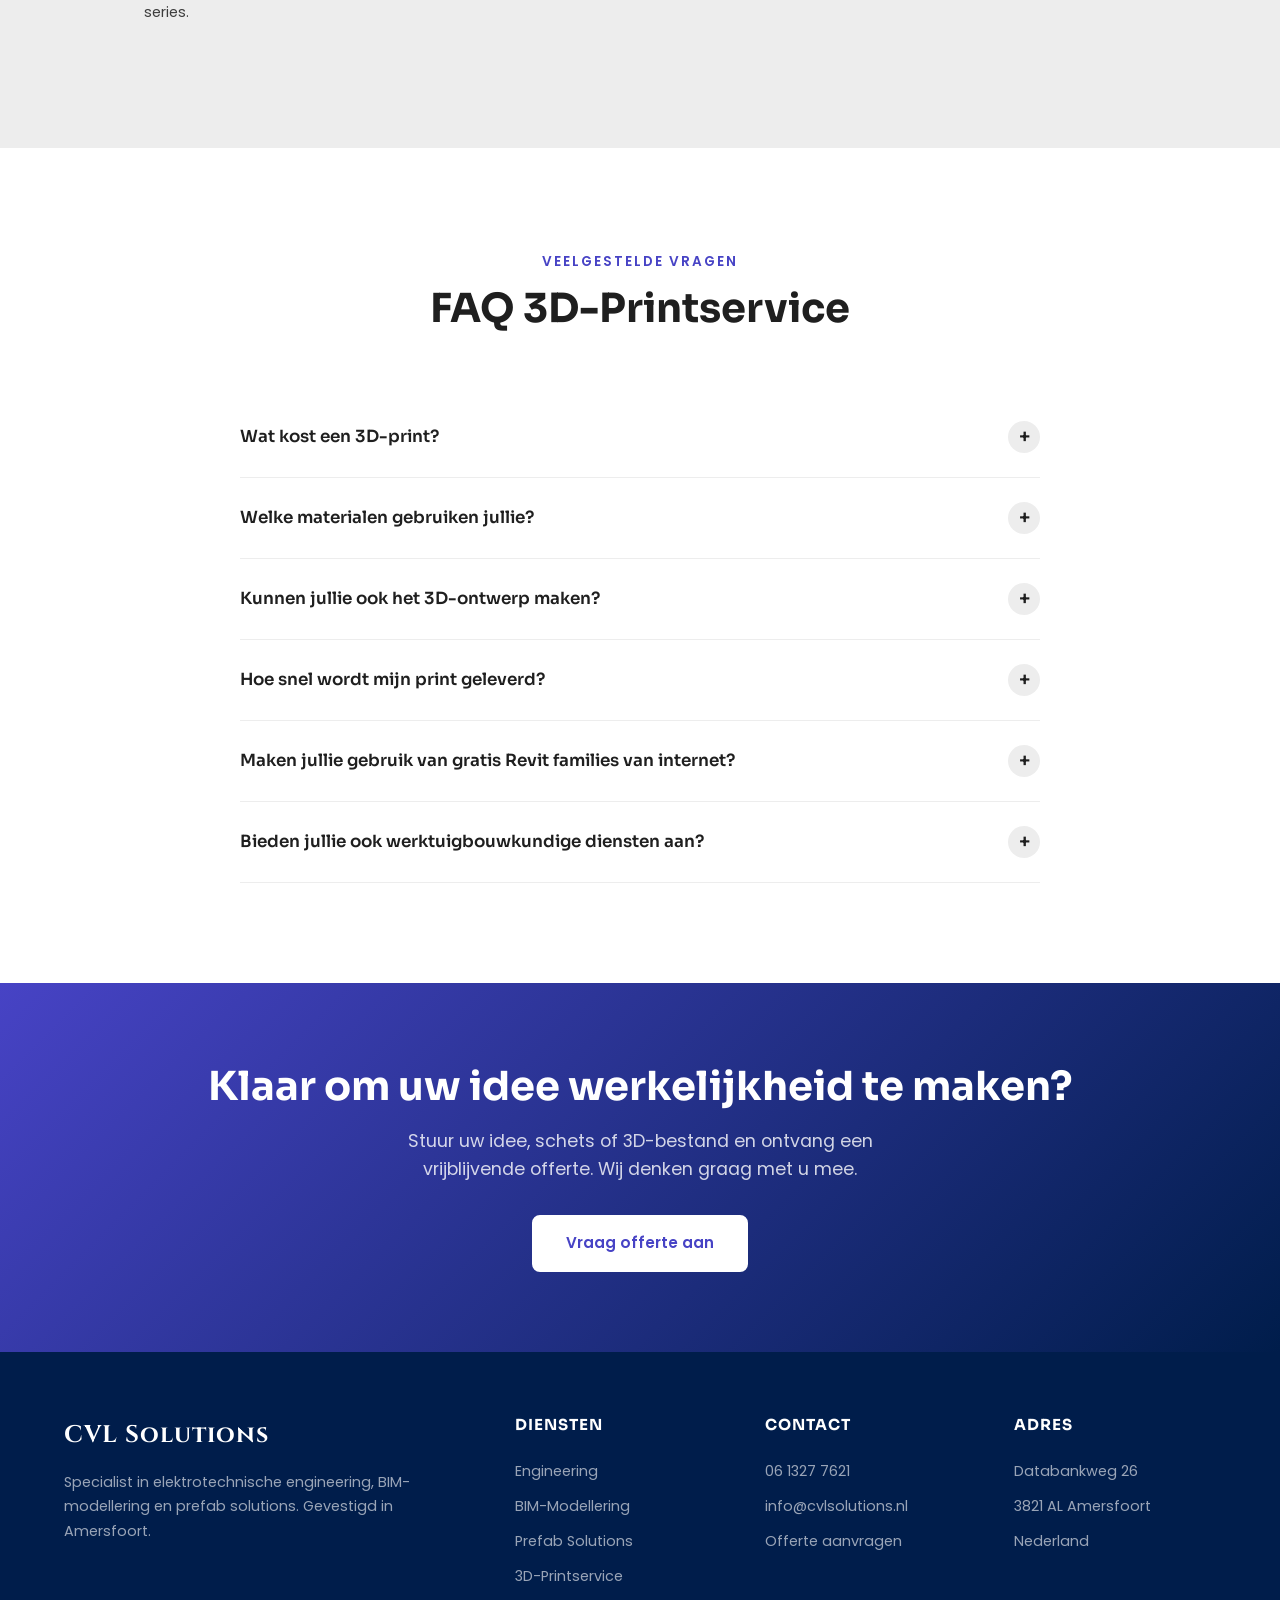
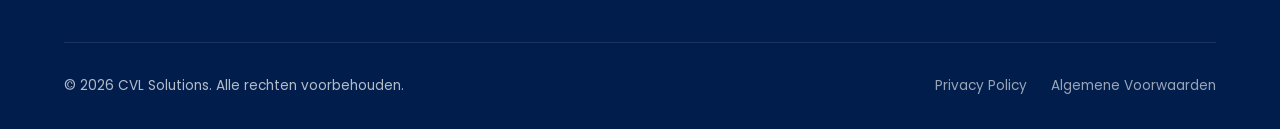
==== commit 774e83e0: "Projecten pagina toegevoegd aan navigatie - Projecten link in desktop nav en mobiel menu op alle pag" ====
--- a/3d-printservice.html
+++ b/3d-printservice.html
@@ -38,6 +38,7 @@
                 <a href="bim-modellering.html">BIM-Modellering</a>
                 <a href="3d-printservice.html" class="active">3D-Printservice</a>
                 <a href="prefab-solutions.html">Prefab Solutions</a>
+                <a href="projecten.html">Projecten</a>
                 <a href="contact.html" class="btn btn-primary btn-sm nav-cta">Contact</a>
             </nav>
             <button class="hamburger" aria-label="Menu"><span></span><span></span><span></span></button>
@@ -48,6 +49,7 @@
             <a href="bim-modellering.html">BIM-Modellering</a>
             <a href="3d-printservice.html">3D-Printservice</a>
             <a href="prefab-solutions.html">Prefab Solutions</a>
+            <a href="projecten.html">Projecten</a>
             <a href="contact.html">Contact</a>
         </div>
     </header>
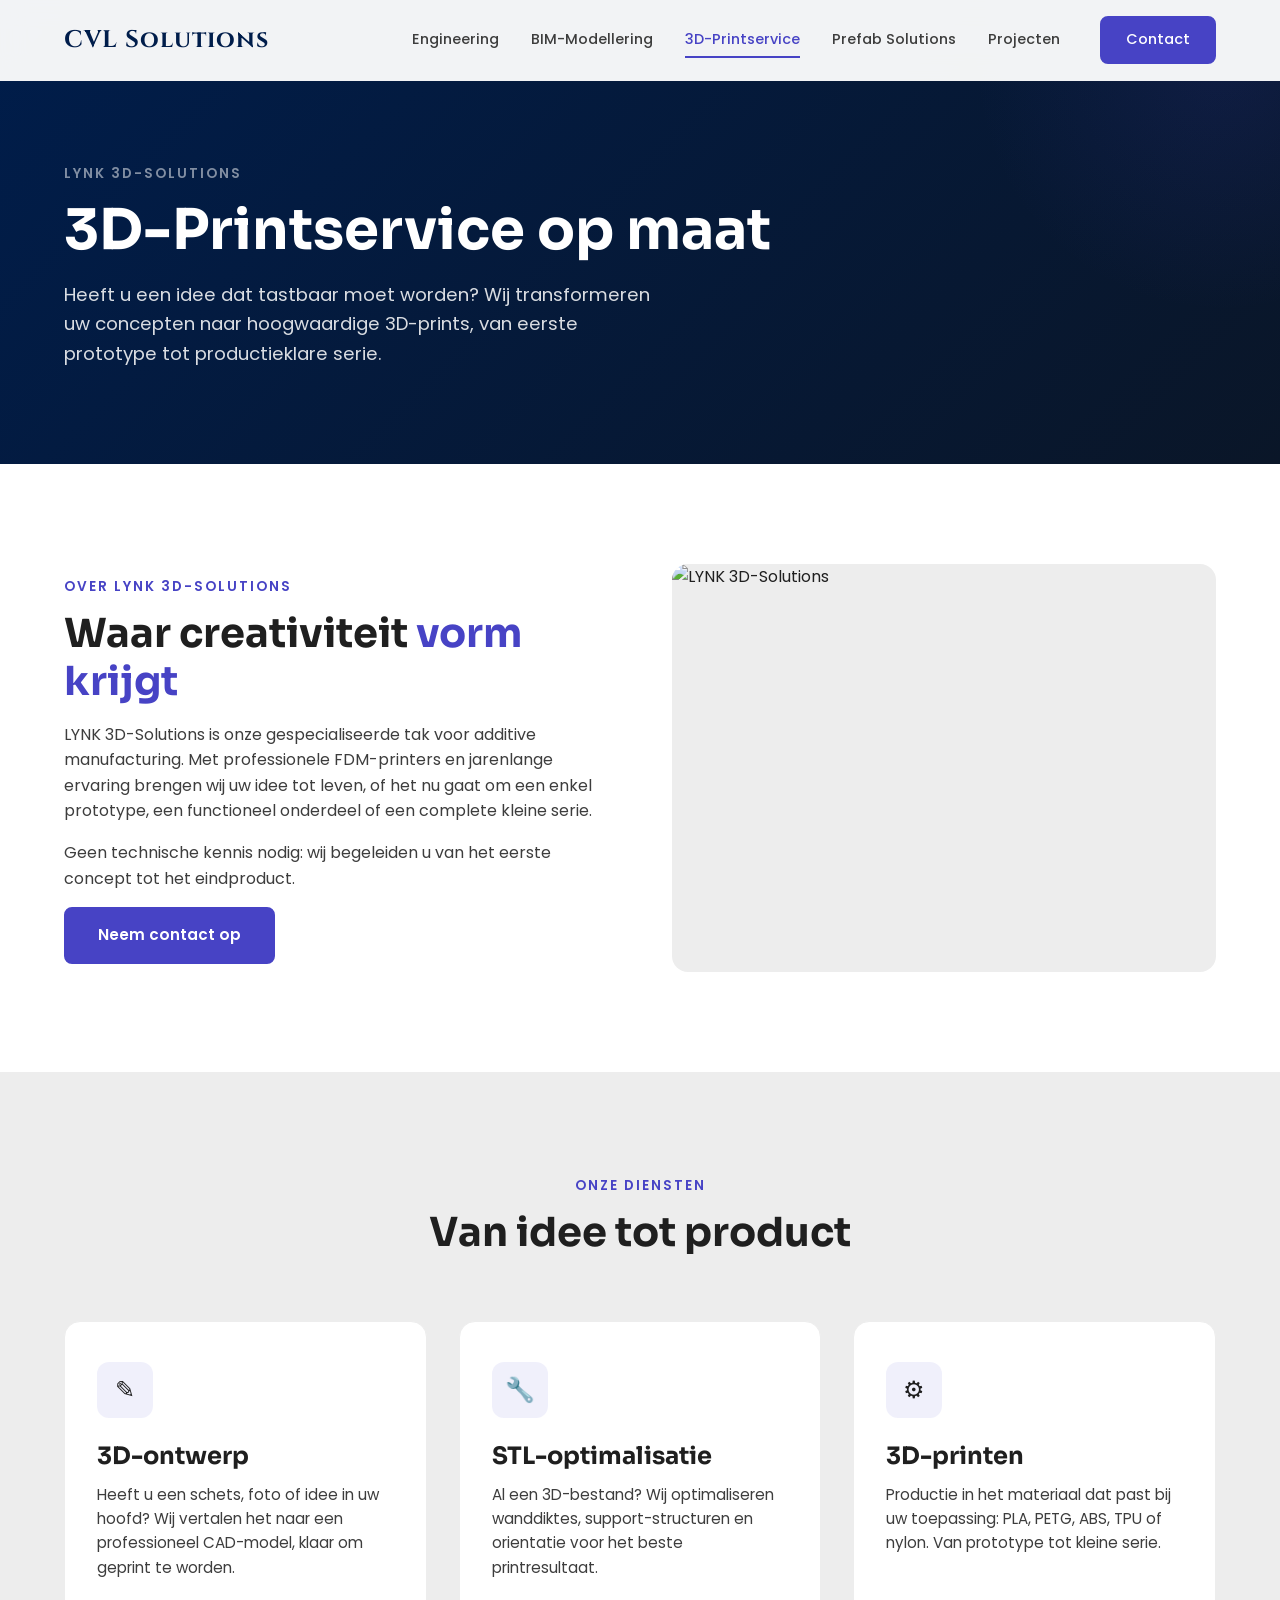
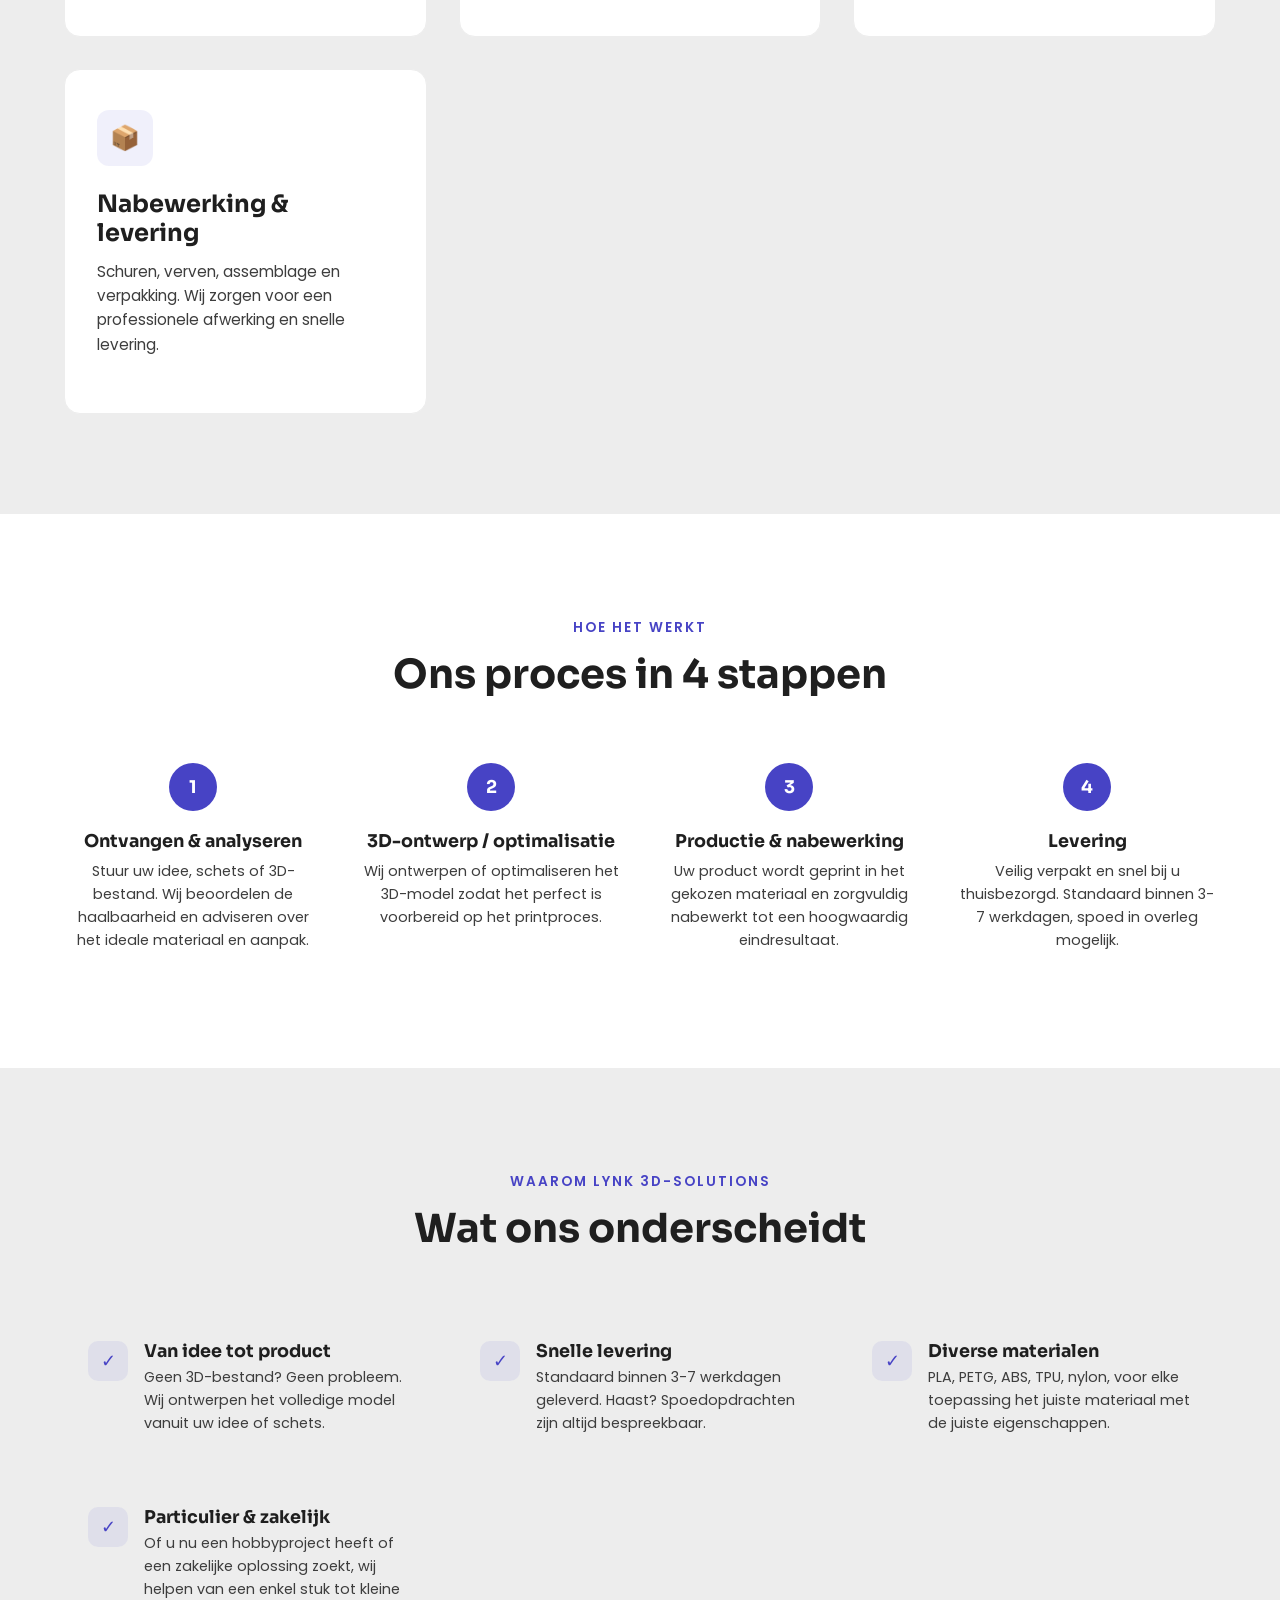
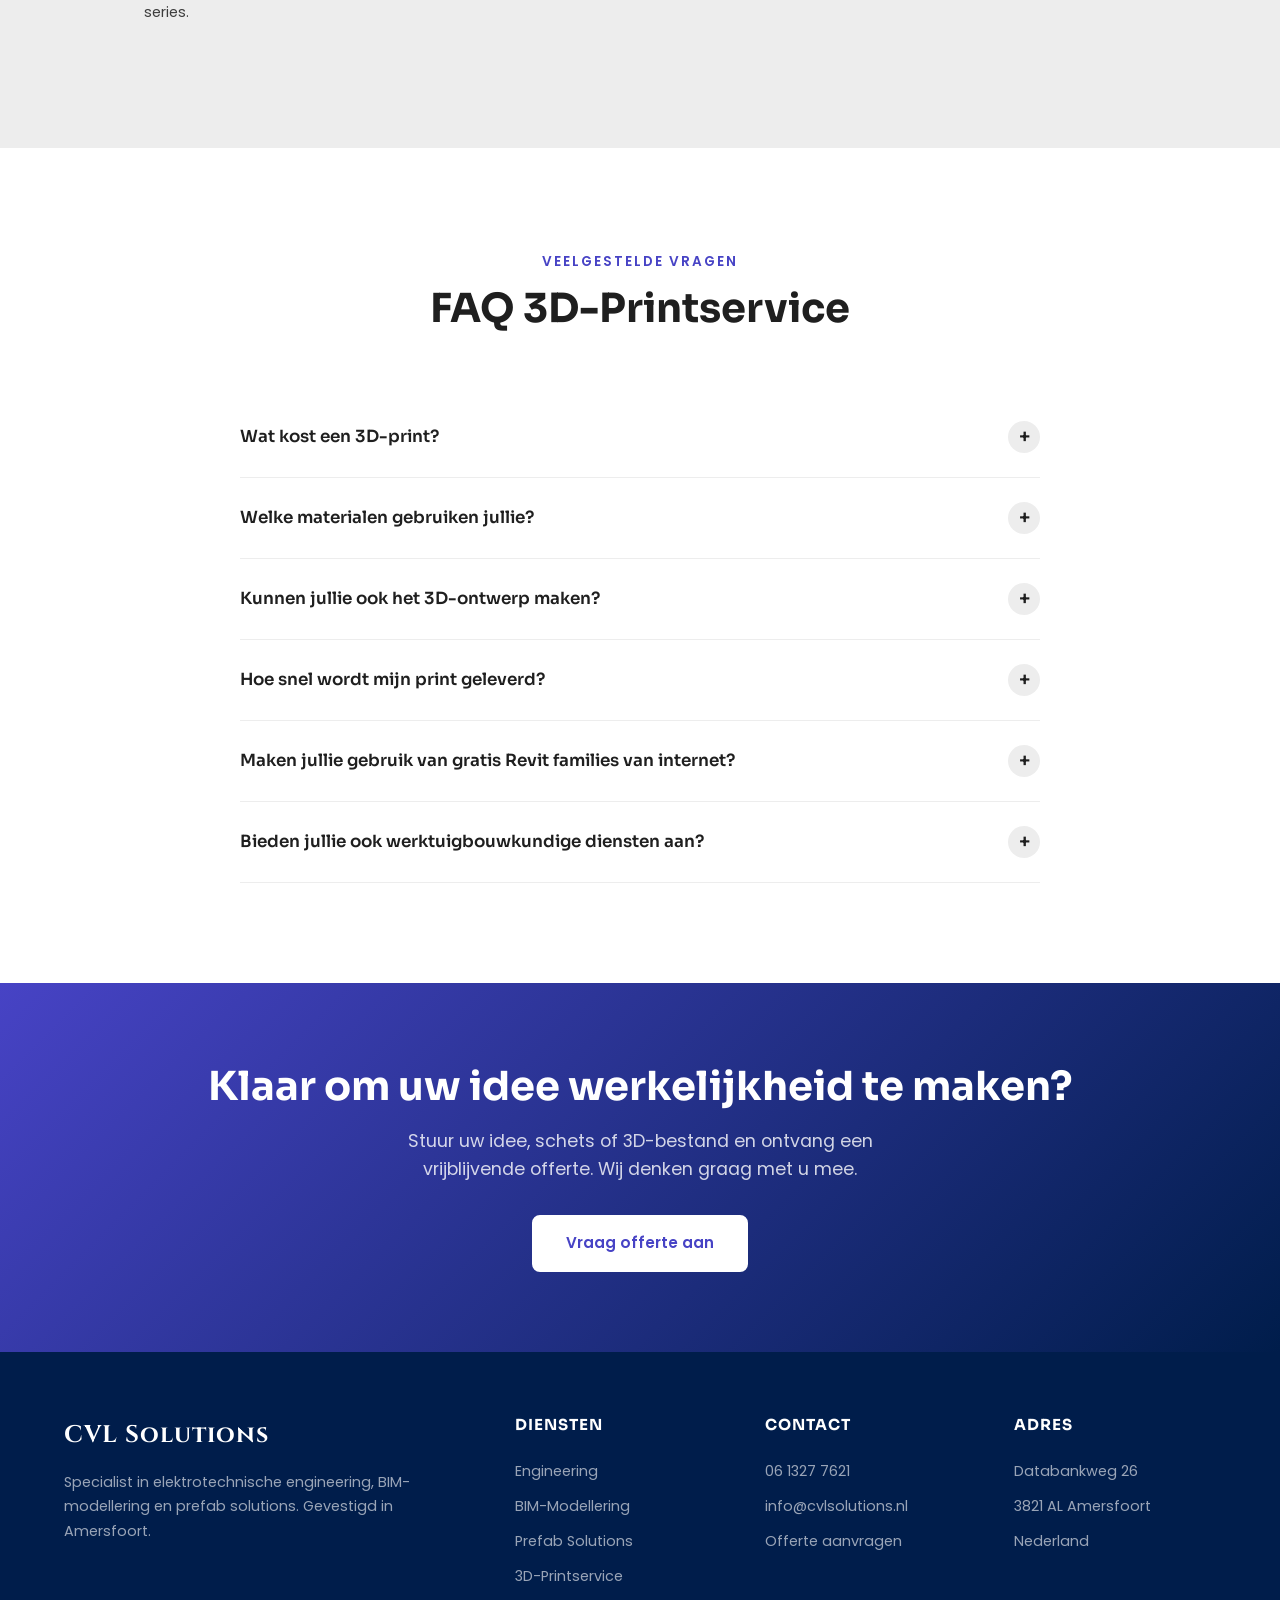
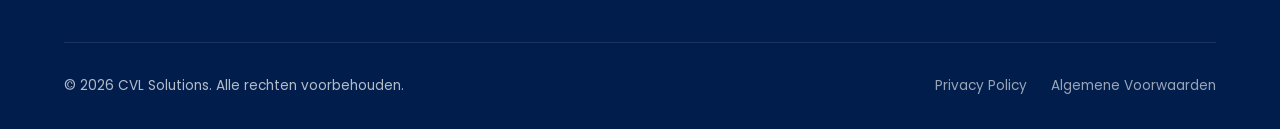
==== commit 4922037f: "The Bridge bovenaan (nieuw>oud) + viewport + mobile grid fix" ====
--- a/3d-printservice.html
+++ b/3d-printservice.html
@@ -2,14 +2,16 @@
 <html lang="nl">
 <head>
     <meta charset="UTF-8">
-    <meta name="viewport" content="width=device-width, initial-scale=1.0">
+    <meta name="viewport" content="width=device-width, initial-scale=1.0, maximum-scale=5.0">
     <title>3D-Printservice | Custom 3D Prints & Ontwerp | LYNK 3D-Solutions</title>
     <meta name="description" content="3D-printservice voor custom prints, prototypes en kleine series. Van idee tot product: 3D-ontwerp, optimalisatie en productie in diverse materialen. Snel geleverd.">
     <meta property="og:title" content="3D-Printservice | LYNK 3D-Solutions">
     <meta property="og:description" content="Custom 3D-prints, prototypes en kleine series. Van idee tot product.">
     <meta property="og:url" content="https://www.cvlsolutions.nl/3d-printservice">
     <link rel="canonical" href="https://www.cvlsolutions.nl/3d-printservice">
-    <link rel="icon" href="img/favicon.jpg" type="image/jpeg">
+    <link rel="icon" type="image/png" sizes="32x32" href="img/favicon-32.png">
+    <link rel="icon" type="image/png" sizes="192x192" href="img/favicon-192.png">
+    <link rel="apple-touch-icon" sizes="180x180" href="img/favicon-180.png">
     <link rel="preconnect" href="https://fonts.googleapis.com">
     <link rel="preconnect" href="https://fonts.gstatic.com" crossorigin>
     <link href="https://fonts.googleapis.com/css2?family=Cinzel:wght@500;700&family=Sora:wght@400;600;700&family=Poppins:wght@400;500;600&display=swap" rel="stylesheet">
@@ -26,6 +28,8 @@
         ]
     }
     </script>
+    <meta property="og:image" content="https://cvlsolutions.nl/img/favicon-192.png">
+    <link rel="sitemap" type="application/xml" href="/sitemap.xml">
 </head>
 <body>
 
--- a/css/style.css
+++ b/css/style.css
@@ -30,6 +30,8 @@
 html {
     scroll-behavior: smooth;
     font-size: 16px;
+    overflow-x: hidden;
+    -webkit-text-size-adjust: 100%;
 }
 
 body {
@@ -38,6 +40,8 @@
     background: var(--white);
     line-height: 1.6;
     overflow-x: hidden;
+    width: 100%;
+    max-width: 100vw;
 }
 
 a {
@@ -58,6 +62,11 @@
     max-width: var(--max-width);
     margin: 0 auto;
     padding: 0 24px;
+    overflow-x: hidden;
+}
+
+.section {
+    overflow-x: hidden;
 }
 
 /* --- Typography --- */
@@ -265,10 +274,18 @@
     top: 80px;
     left: 0;
     width: 100%;
+    max-height: calc(100vh - 80px);
+    overflow-y: auto;
+    -webkit-overflow-scrolling: touch;
     background: var(--white);
-    padding: 24px;
+    padding: 16px 24px;
     border-bottom: 1px solid var(--gray-light);
     box-shadow: 0 8px 32px rgba(0, 0, 0, 0.1);
+    z-index: 999;
+}
+
+.mobile-menu a {
+    padding: 10px 0;
 }
 
 .mobile-menu.open { display: block; }
@@ -1109,7 +1126,11 @@
 
 @media (max-width: 640px) {
     .section { padding: 64px 0; }
+    .hero { min-height: auto; padding: 120px 0 60px; }
+    .hero h1 { font-size: 1.8rem; word-break: break-word; }
     .hero-buttons { flex-direction: column; }
+    .hero-buttons .btn { width: 100%; justify-content: center; text-align: center; }
+    .hero-badges { gap: 16px; }
     .stats-grid { grid-template-columns: 1fr 1fr; gap: 16px; }
     .services-grid { grid-template-columns: 1fr; }
     .process-grid { grid-template-columns: 1fr; gap: 32px; }
@@ -1118,4 +1139,10 @@
     .footer-grid { grid-template-columns: 1fr; gap: 32px; }
     .footer-bottom { flex-direction: column; gap: 12px; text-align: center; }
     .page-header { padding: 120px 0 60px; }
-}
+    .partners-grid { gap: 24px; }
+    .partner-logo img { height: 32px !important; }
+    .header-text-panel { padding: 20px; }
+    .container { padding: 0 16px; }
+    .gallery-grid { grid-template-columns: 1fr 1fr; }
+    .nav-cta { padding: 8px 16px !important; font-size: 0.8rem !important; }
+}
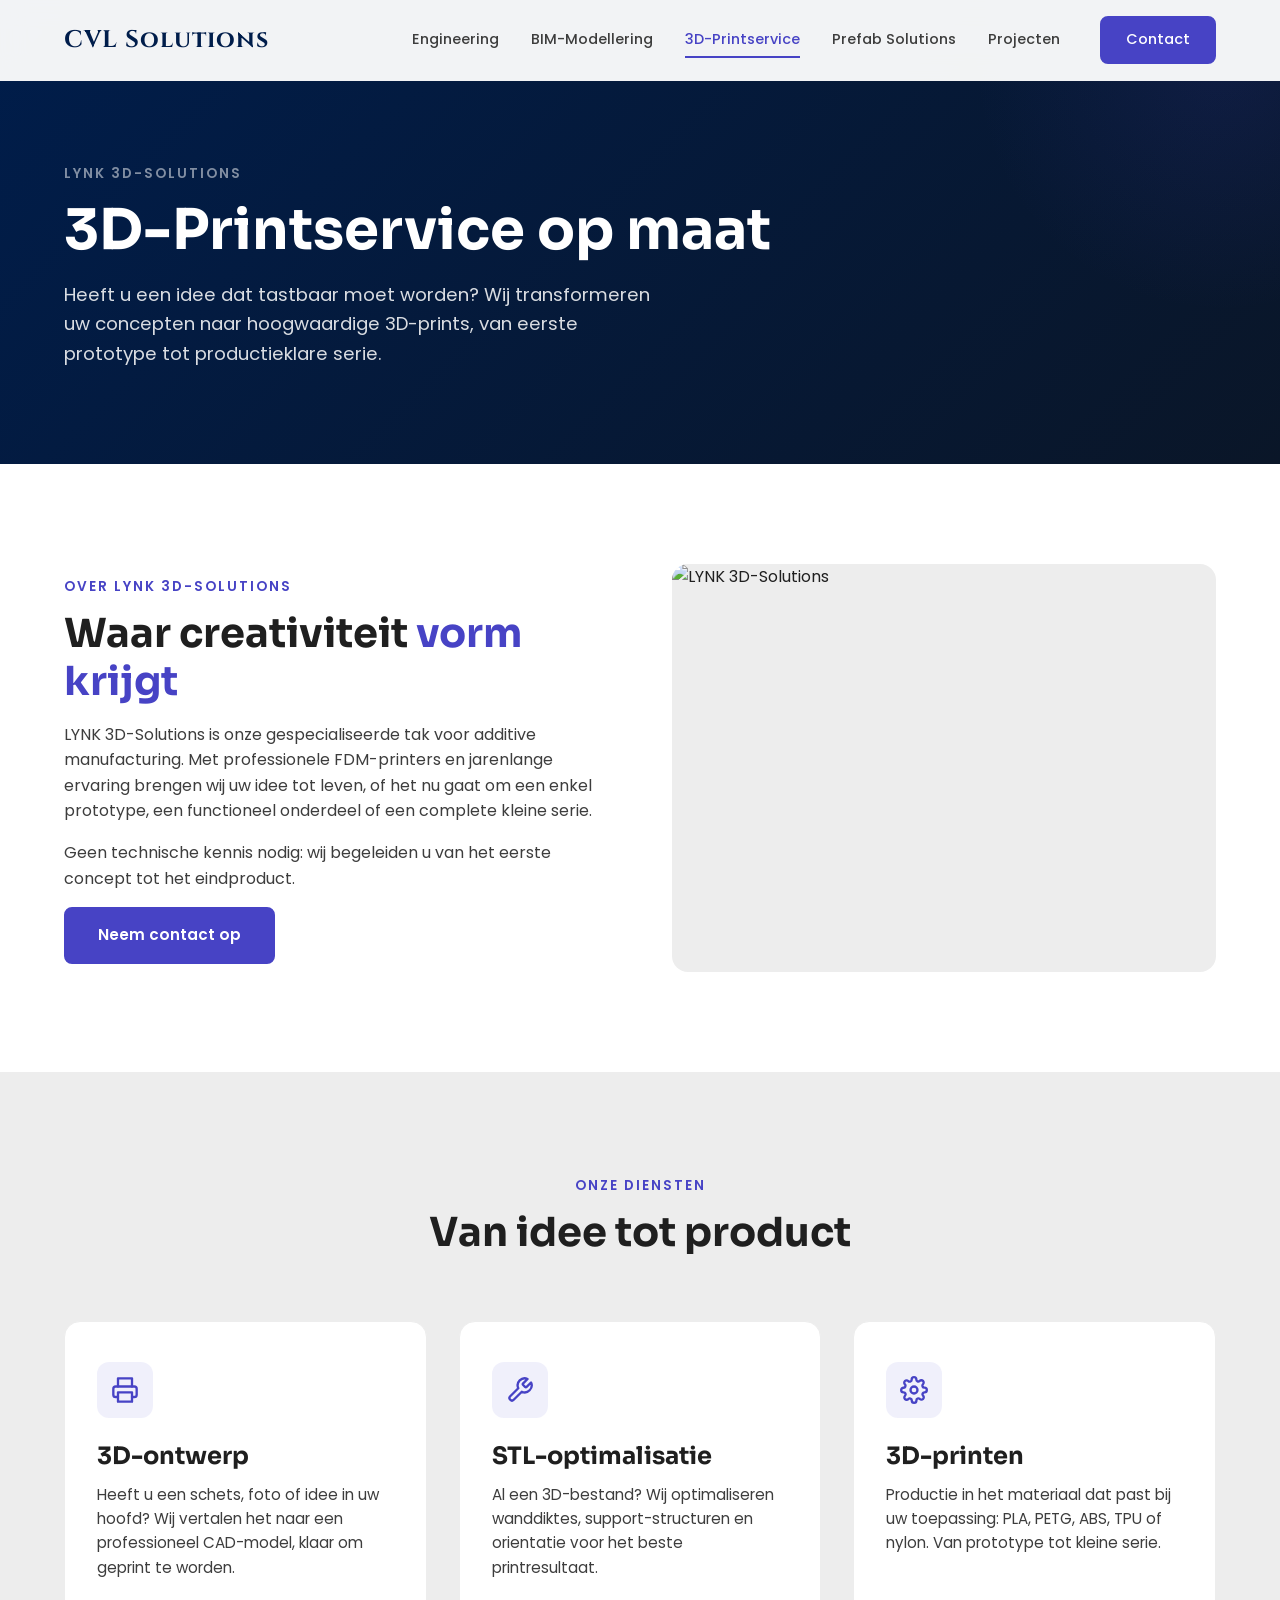
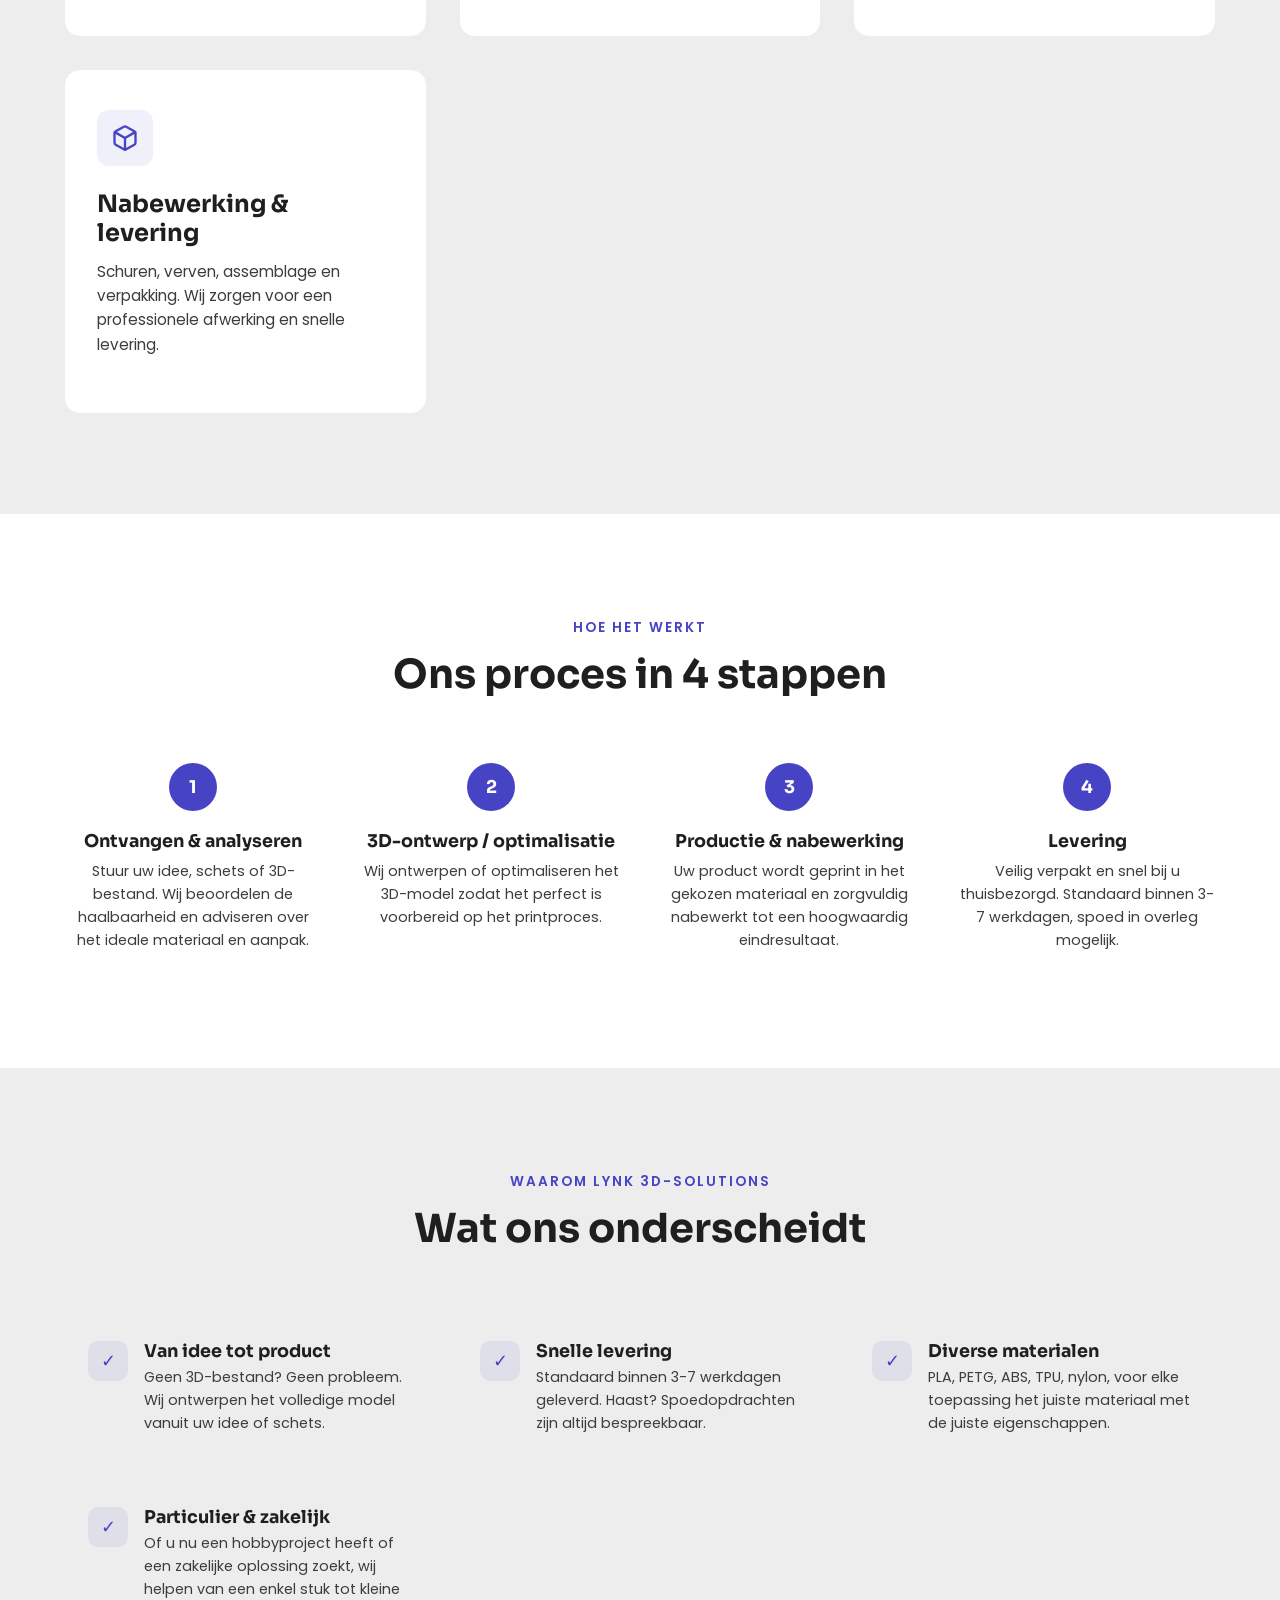
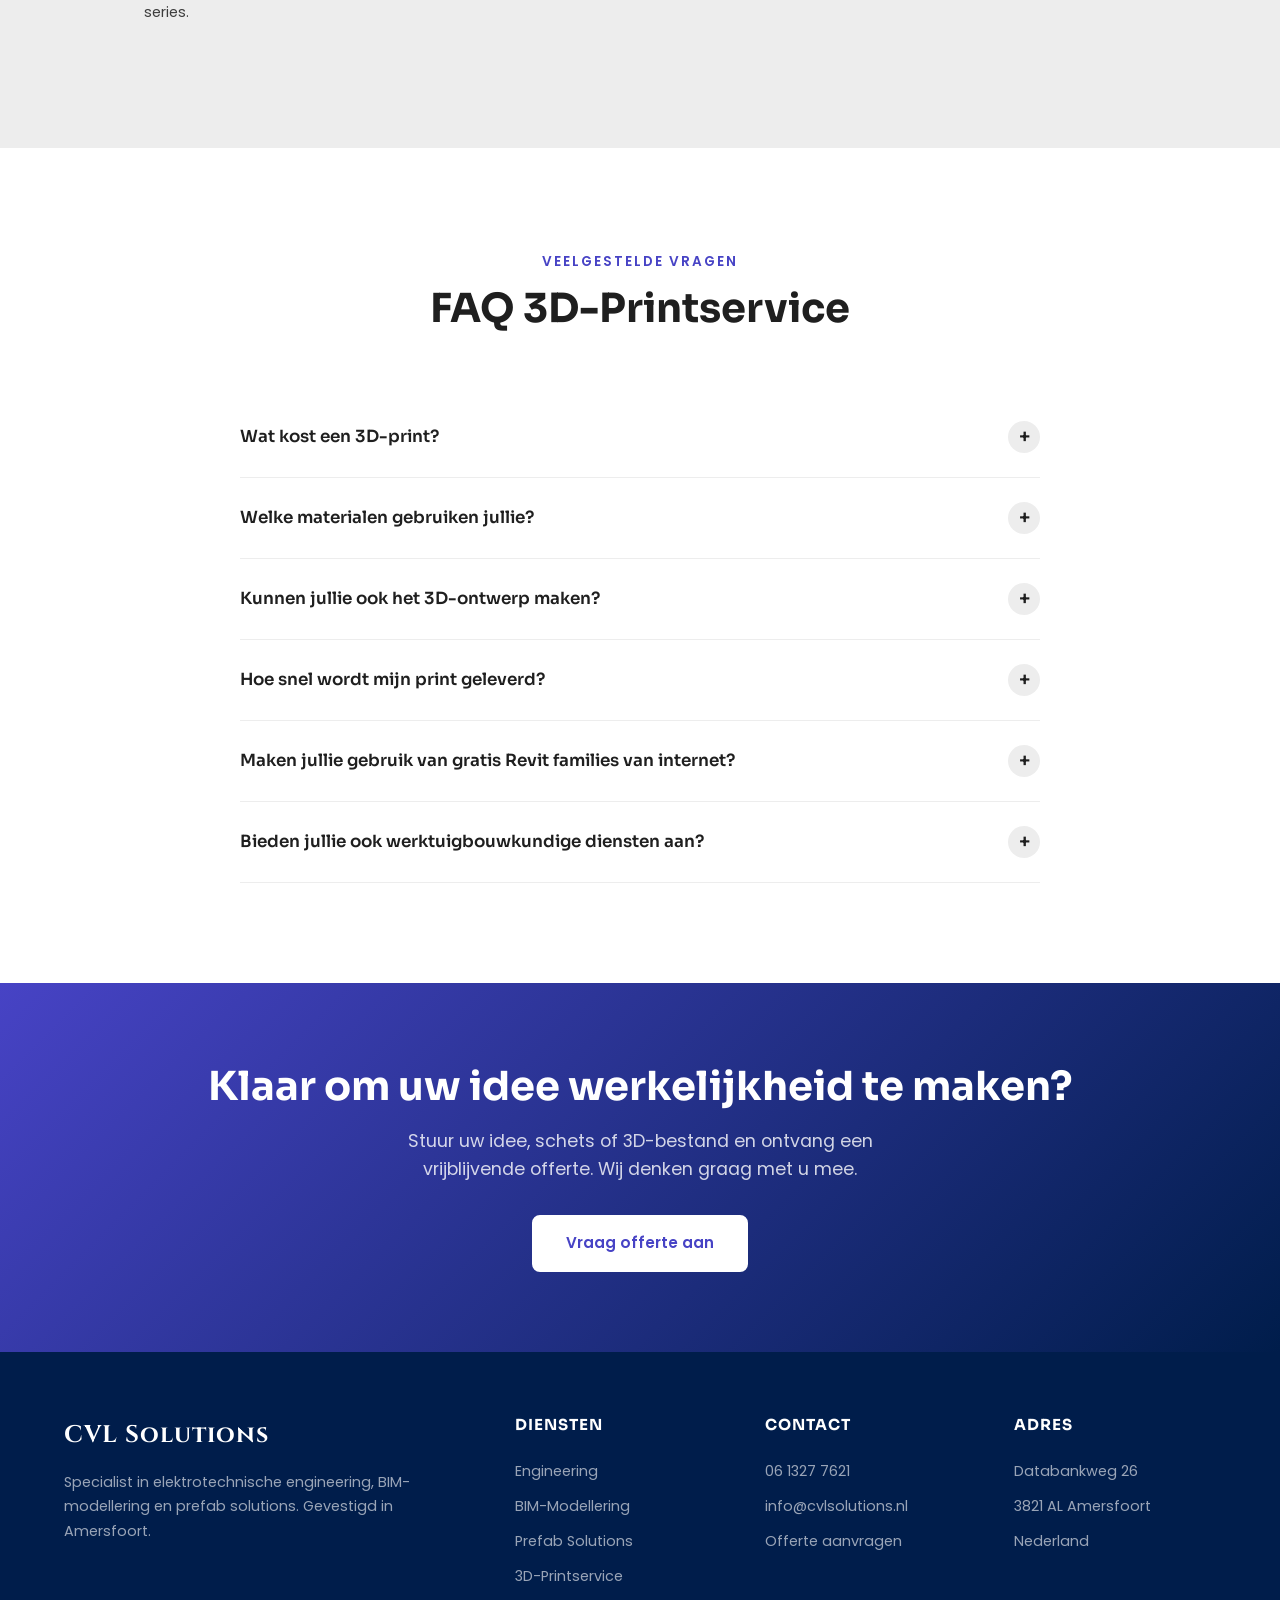
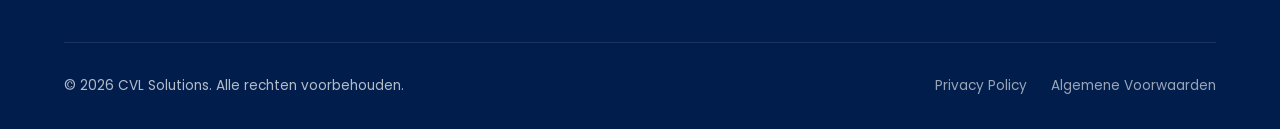
==== commit 6dff09ea: "feat: replace unicode emojis with clean Lucide-style SVG icons - Replaced 16 unicode emoji icons acr" ====
--- a/3d-printservice.html
+++ b/3d-printservice.html
@@ -94,22 +94,22 @@
             </div>
             <div class="services-grid stagger-children">
                 <div class="service-card">
-                    <div class="service-icon">&#9998;</div>
+                    <div class="service-icon"><svg xmlns="http://www.w3.org/2000/svg" viewBox="0 0 24 24" fill="none" stroke="currentColor" stroke-linecap="round" stroke-linejoin="round"><polyline points="6 9 6 2 18 2 18 9"/><path d="M6 18H4a2 2 0 0 1-2-2v-5a2 2 0 0 1 2-2h16a2 2 0 0 1 2 2v5a2 2 0 0 1-2 2h-2"/><rect x="6" y="14" width="12" height="8"/></svg></div>
                     <h3>3D-ontwerp</h3>
                     <p>Heeft u een schets, foto of idee in uw hoofd? Wij vertalen het naar een professioneel CAD-model, klaar om geprint te worden.</p>
                 </div>
                 <div class="service-card">
-                    <div class="service-icon">&#128295;</div>
+                    <div class="service-icon"><svg xmlns="http://www.w3.org/2000/svg" viewBox="0 0 24 24" fill="none" stroke="currentColor" stroke-linecap="round" stroke-linejoin="round"><path d="M14.7 6.3a1 1 0 0 0 0 1.4l1.6 1.6a1 1 0 0 0 1.4 0l3.77-3.77a6 6 0 0 1-7.94 7.94l-6.91 6.91a2.12 2.12 0 0 1-3-3l6.91-6.91a6 6 0 0 1 7.94-7.94l-3.76 3.76z"/></svg></div>
                     <h3>STL-optimalisatie</h3>
                     <p>Al een 3D-bestand? Wij optimaliseren wanddiktes, support-structuren en orientatie voor het beste printresultaat.</p>
                 </div>
                 <div class="service-card">
-                    <div class="service-icon">&#9881;</div>
+                    <div class="service-icon"><svg xmlns="http://www.w3.org/2000/svg" viewBox="0 0 24 24" fill="none" stroke="currentColor" stroke-linecap="round" stroke-linejoin="round"><circle cx="12" cy="12" r="3"/><path d="M19.4 15a1.65 1.65 0 0 0 .33 1.82l.06.06a2 2 0 0 1 0 2.83 2 2 0 0 1-2.83 0l-.06-.06a1.65 1.65 0 0 0-1.82-.33 1.65 1.65 0 0 0-1 1.51V21a2 2 0 0 1-2 2 2 2 0 0 1-2-2v-.09A1.65 1.65 0 0 0 9 19.4a1.65 1.65 0 0 0-1.82.33l-.06.06a2 2 0 0 1-2.83 0 2 2 0 0 1 0-2.83l.06-.06a1.65 1.65 0 0 0 .33-1.82 1.65 1.65 0 0 0-1.51-1H3a2 2 0 0 1-2-2 2 2 0 0 1 2-2h.09A1.65 1.65 0 0 0 4.6 9a1.65 1.65 0 0 0-.33-1.82l-.06-.06a2 2 0 0 1 0-2.83 2 2 0 0 1 2.83 0l.06.06a1.65 1.65 0 0 0 1.82.33H9a1.65 1.65 0 0 0 1-1.51V3a2 2 0 0 1 2-2 2 2 0 0 1 2 2v.09a1.65 1.65 0 0 0 1 1.51 1.65 1.65 0 0 0 1.82-.33l.06-.06a2 2 0 0 1 2.83 0 2 2 0 0 1 0 2.83l-.06.06a1.65 1.65 0 0 0-.33 1.82V9a1.65 1.65 0 0 0 1.51 1H21a2 2 0 0 1 2 2 2 2 0 0 1-2 2h-.09a1.65 1.65 0 0 0-1.51 1z"/></svg></div>
                     <h3>3D-printen</h3>
                     <p>Productie in het materiaal dat past bij uw toepassing: PLA, PETG, ABS, TPU of nylon. Van prototype tot kleine serie.</p>
                 </div>
                 <div class="service-card">
-                    <div class="service-icon">&#128230;</div>
+                    <div class="service-icon"><svg xmlns="http://www.w3.org/2000/svg" viewBox="0 0 24 24" fill="none" stroke="currentColor" stroke-linecap="round" stroke-linejoin="round"><path d="M21 16V8a2 2 0 0 0-1-1.73l-7-4a2 2 0 0 0-2 0l-7 4A2 2 0 0 0 3 8v8a2 2 0 0 0 1 1.73l7 4a2 2 0 0 0 2 0l7-4A2 2 0 0 0 21 16z"/><polyline points="3.27 6.96 12 12.01 20.73 6.96"/><line x1="12" y1="22.08" x2="12" y2="12"/></svg></div>
                     <h3>Nabewerking & levering</h3>
                     <p>Schuren, verven, assemblage en verpakking. Wij zorgen voor een professionele afwerking en snelle levering.</p>
                 </div>
--- a/css/style.css
+++ b/css/style.css
@@ -39,10 +39,16 @@
     color: var(--black);
     background: var(--white);
     line-height: 1.6;
-    overflow-x: hidden;
-    width: 100%;
-    max-width: 100vw;
-}
+    overflow-x: hidden !important;
+    width: 100% !important;
+    max-width: 100vw !important;
+    position: relative;
+}
+
+/* Voorkom overflow op alle elementen */
+.section, .hero, .page-header, .page-header-img,
+.partners, .cta-section, .footer, .section-gray,
+.section-dark { overflow: hidden; }
 
 a {
     text-decoration: none;
@@ -182,6 +188,7 @@
     display: flex;
     align-items: center;
     justify-content: space-between;
+    overflow: hidden;
     height: 80px;
 }
 
@@ -506,7 +513,18 @@
     align-items: center;
     justify-content: center;
     margin-bottom: 24px;
-    font-size: 1.5rem;
+    color: var(--primary, #4743c5);
+    transition: all 0.3s ease;
+}
+.service-icon svg {
+    width: 28px;
+    height: 28px;
+    stroke-width: 2;
+}
+.service-card:hover .service-icon {
+    background: var(--primary, #4743c5);
+    color: white;
+    transform: scale(1.05);
 }
 
 .service-card h3 {
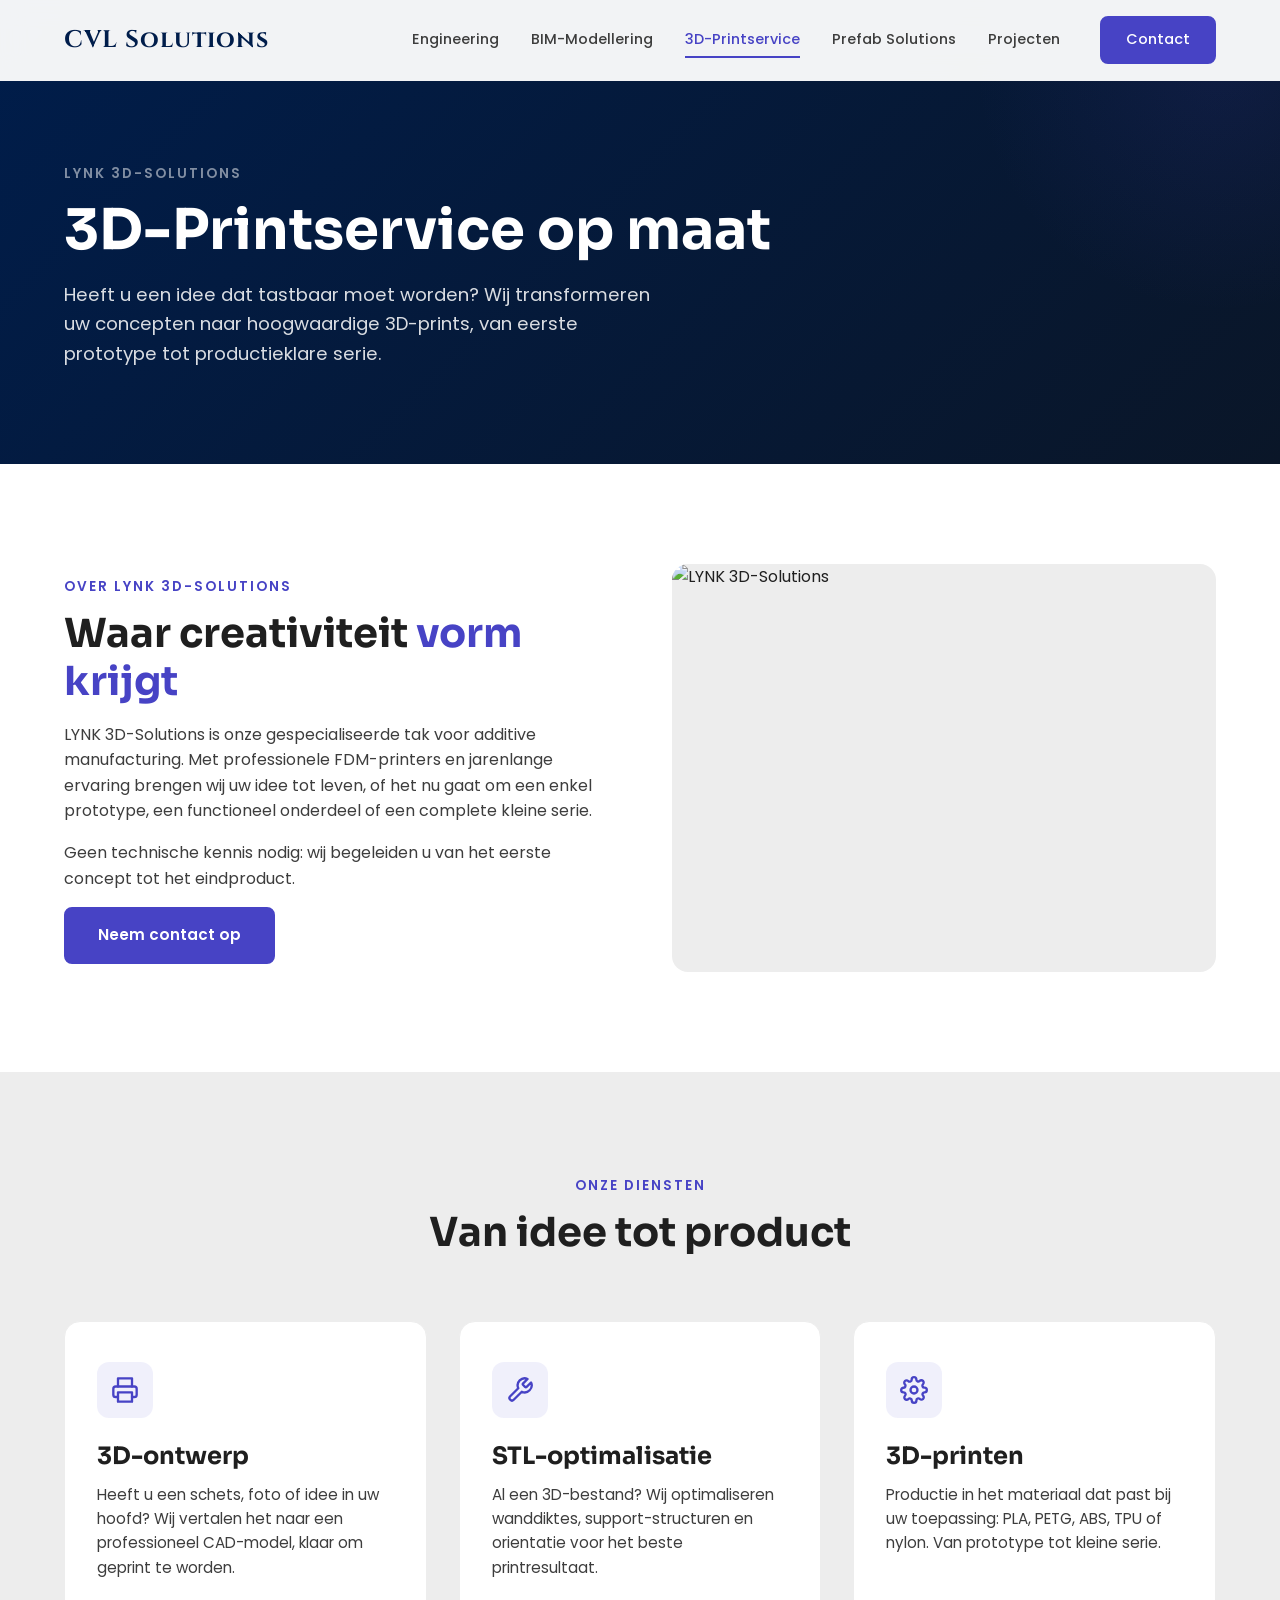
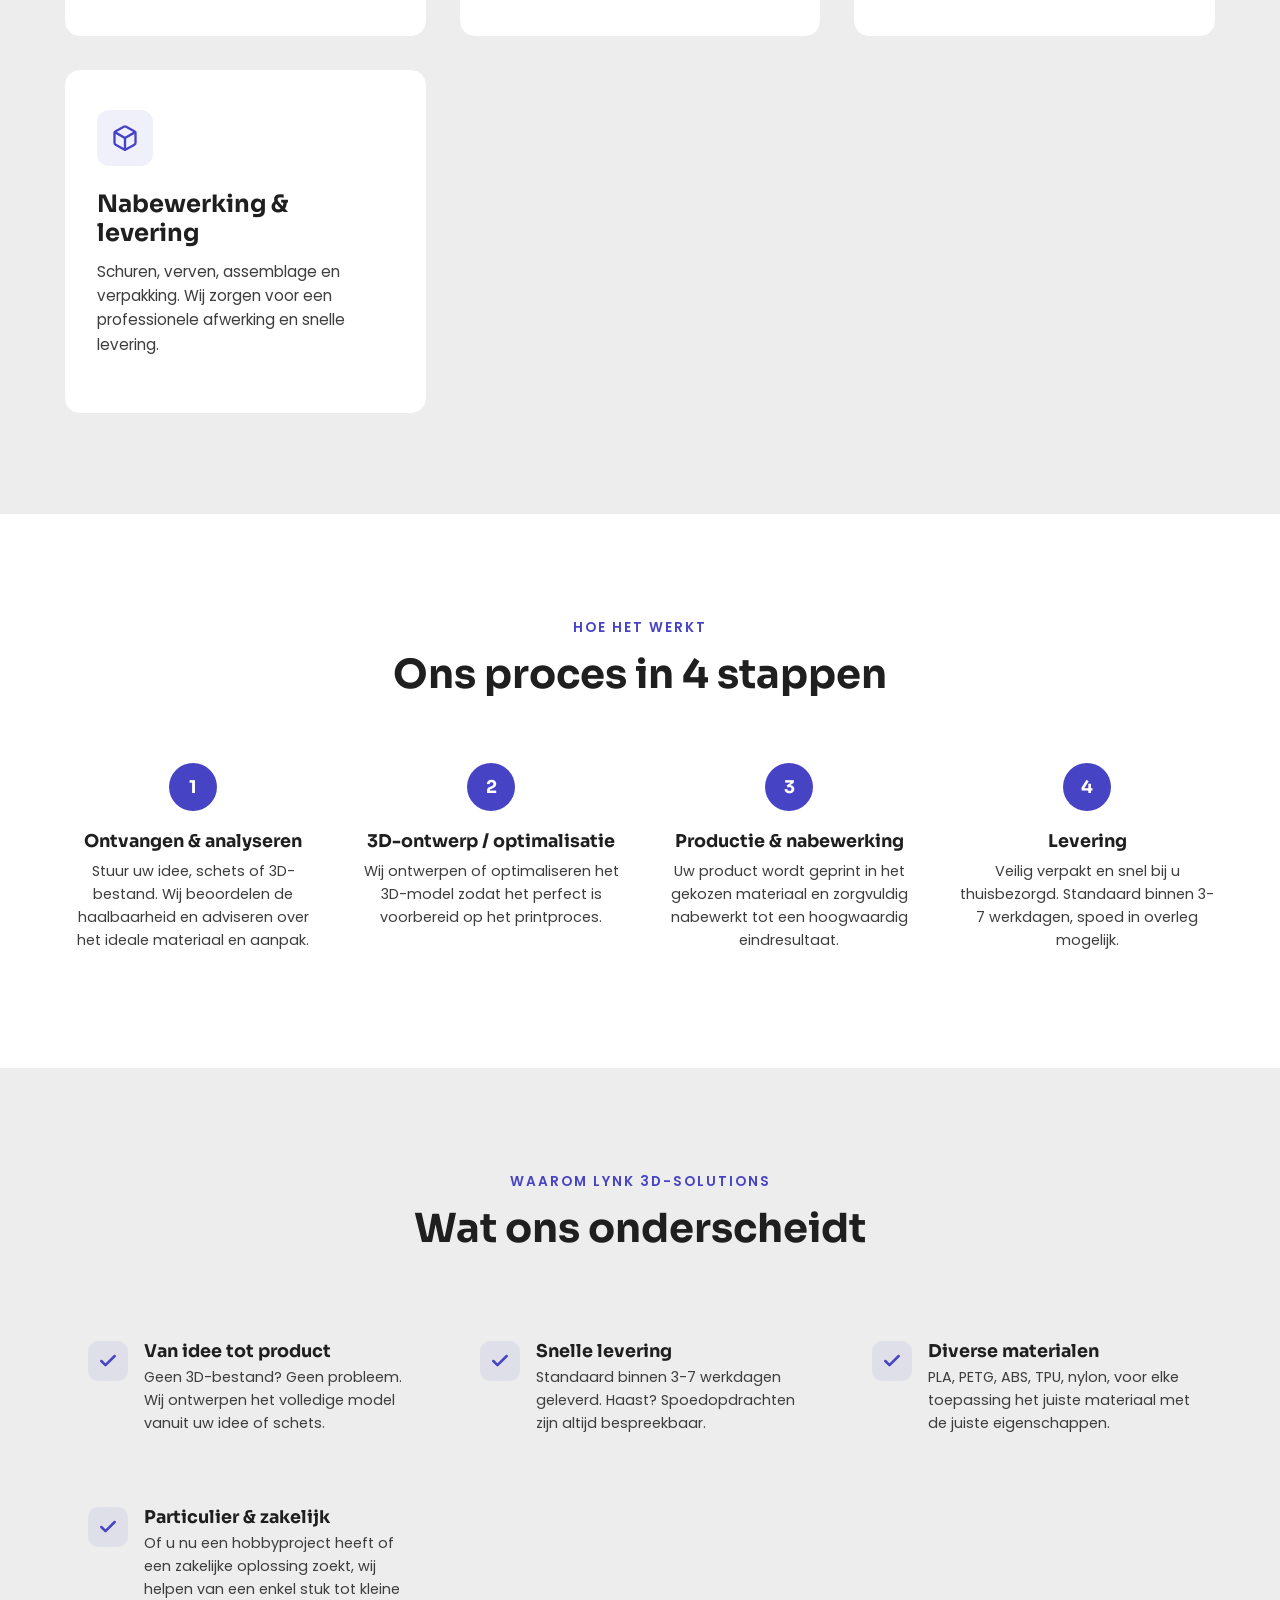
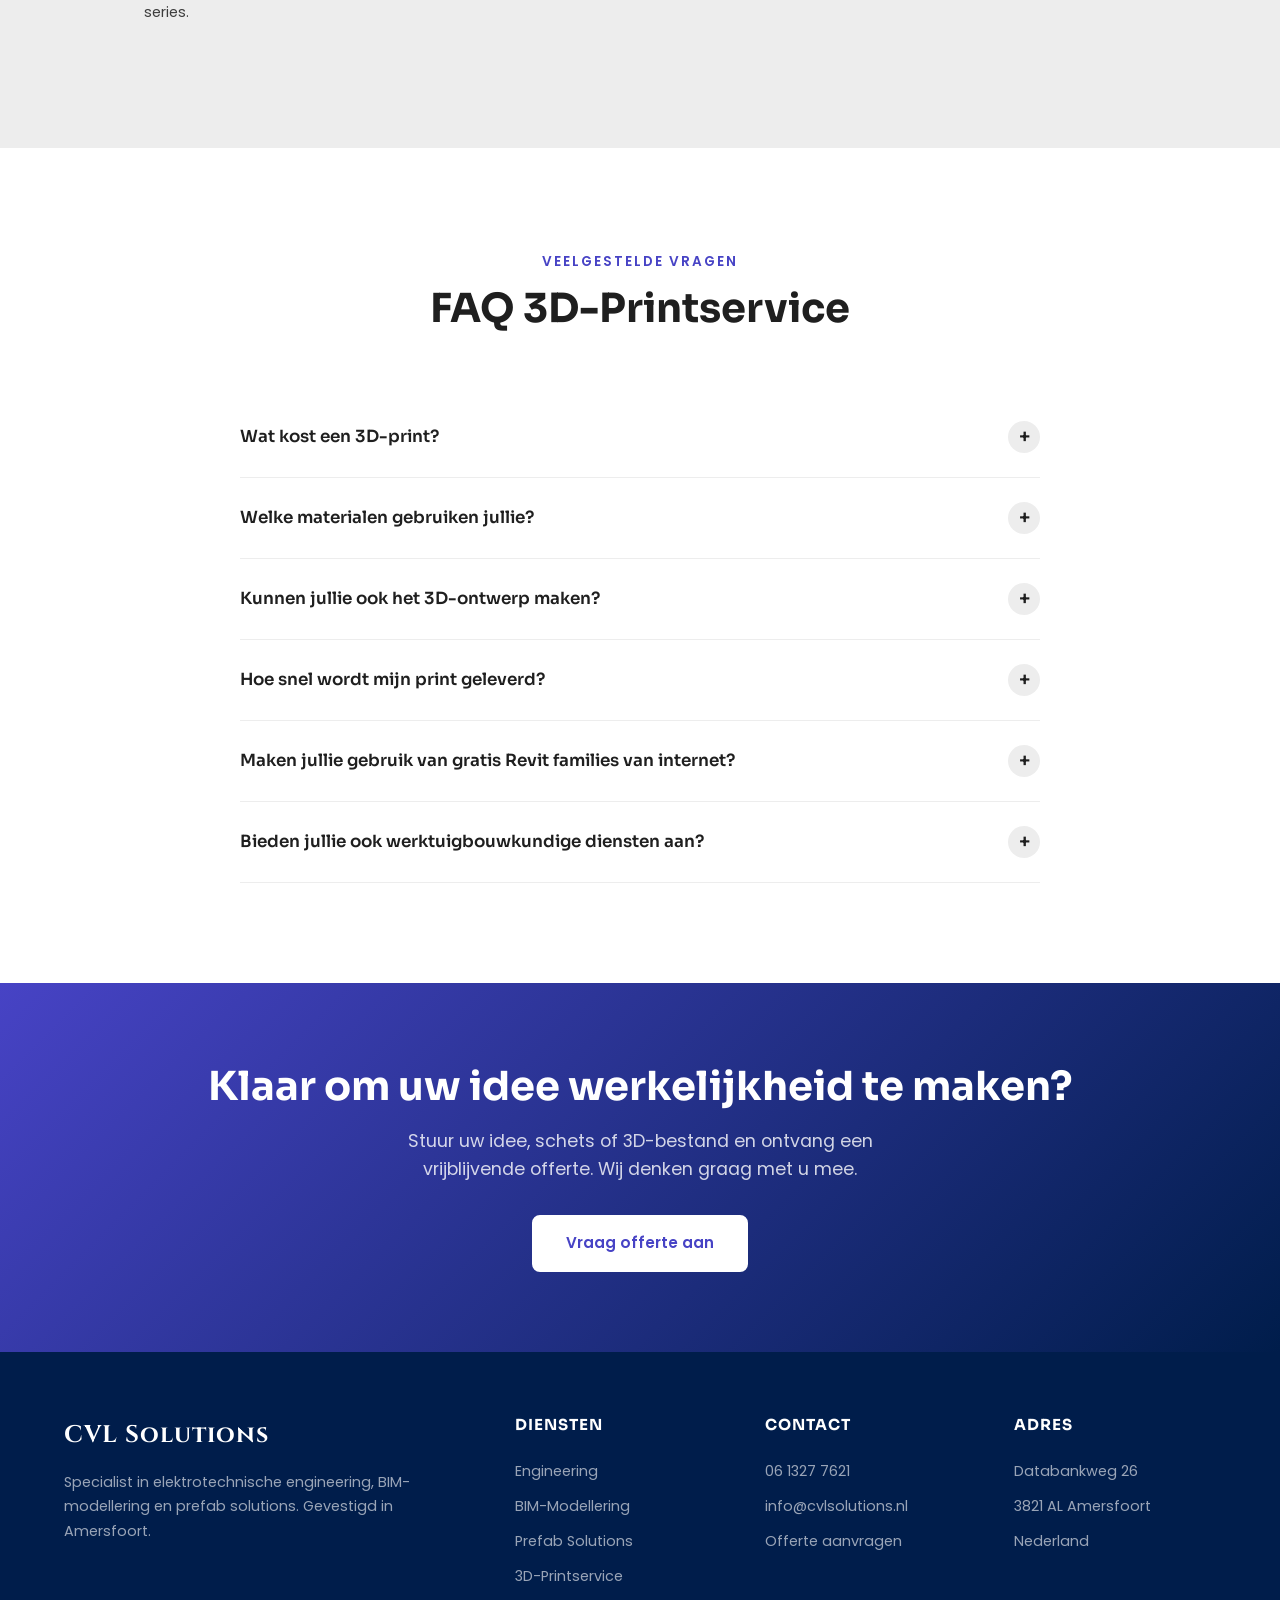
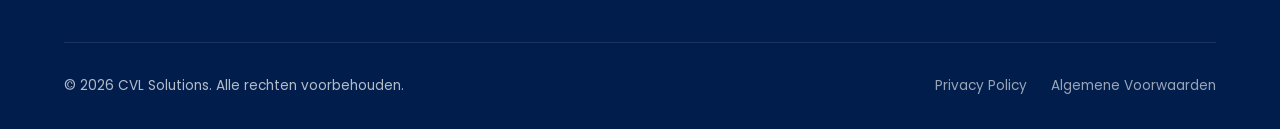
==== commit 9f4c4d4f: "fix: replace ALL remaining emojis (checkmarks, contact icons, USPs) with SVG" ====
--- a/3d-printservice.html
+++ b/3d-printservice.html
@@ -158,28 +158,28 @@
             </div>
             <div class="usp-grid stagger-children">
                 <div class="usp-item">
-                    <div class="usp-icon">&#10003;</div>
+                    <div class="usp-icon"><svg xmlns="http://www.w3.org/2000/svg" viewBox="0 0 24 24" fill="none" stroke="currentColor" stroke-width="3" stroke-linecap="round" stroke-linejoin="round"><polyline points="20 6 9 17 4 12"/></svg></div>
                     <div>
                         <h4>Van idee tot product</h4>
                         <p>Geen 3D-bestand? Geen probleem. Wij ontwerpen het volledige model vanuit uw idee of schets.</p>
                     </div>
                 </div>
                 <div class="usp-item">
-                    <div class="usp-icon">&#10003;</div>
+                    <div class="usp-icon"><svg xmlns="http://www.w3.org/2000/svg" viewBox="0 0 24 24" fill="none" stroke="currentColor" stroke-width="3" stroke-linecap="round" stroke-linejoin="round"><polyline points="20 6 9 17 4 12"/></svg></div>
                     <div>
                         <h4>Snelle levering</h4>
                         <p>Standaard binnen 3-7 werkdagen geleverd. Haast? Spoedopdrachten zijn altijd bespreekbaar.</p>
                     </div>
                 </div>
                 <div class="usp-item">
-                    <div class="usp-icon">&#10003;</div>
+                    <div class="usp-icon"><svg xmlns="http://www.w3.org/2000/svg" viewBox="0 0 24 24" fill="none" stroke="currentColor" stroke-width="3" stroke-linecap="round" stroke-linejoin="round"><polyline points="20 6 9 17 4 12"/></svg></div>
                     <div>
                         <h4>Diverse materialen</h4>
                         <p>PLA, PETG, ABS, TPU, nylon, voor elke toepassing het juiste materiaal met de juiste eigenschappen.</p>
                     </div>
                 </div>
                 <div class="usp-item">
-                    <div class="usp-icon">&#10003;</div>
+                    <div class="usp-icon"><svg xmlns="http://www.w3.org/2000/svg" viewBox="0 0 24 24" fill="none" stroke="currentColor" stroke-width="3" stroke-linecap="round" stroke-linejoin="round"><polyline points="20 6 9 17 4 12"/></svg></div>
                     <div>
                         <h4>Particulier & zakelijk</h4>
                         <p>Of u nu een hobbyproject heeft of een zakelijke oplossing zoekt, wij helpen van een enkel stuk tot kleine series.</p>
--- a/css/style.css
+++ b/css/style.css
@@ -654,8 +654,9 @@
     align-items: center;
     justify-content: center;
     color: var(--accent);
-    font-size: 1.1rem;
-}
+}
+.usp-icon svg { width: 20px; height: 20px; }
+.contact-detail-icon svg { width: 22px; height: 22px; }
 
 .usp-item h4 {
     margin-bottom: 4px;
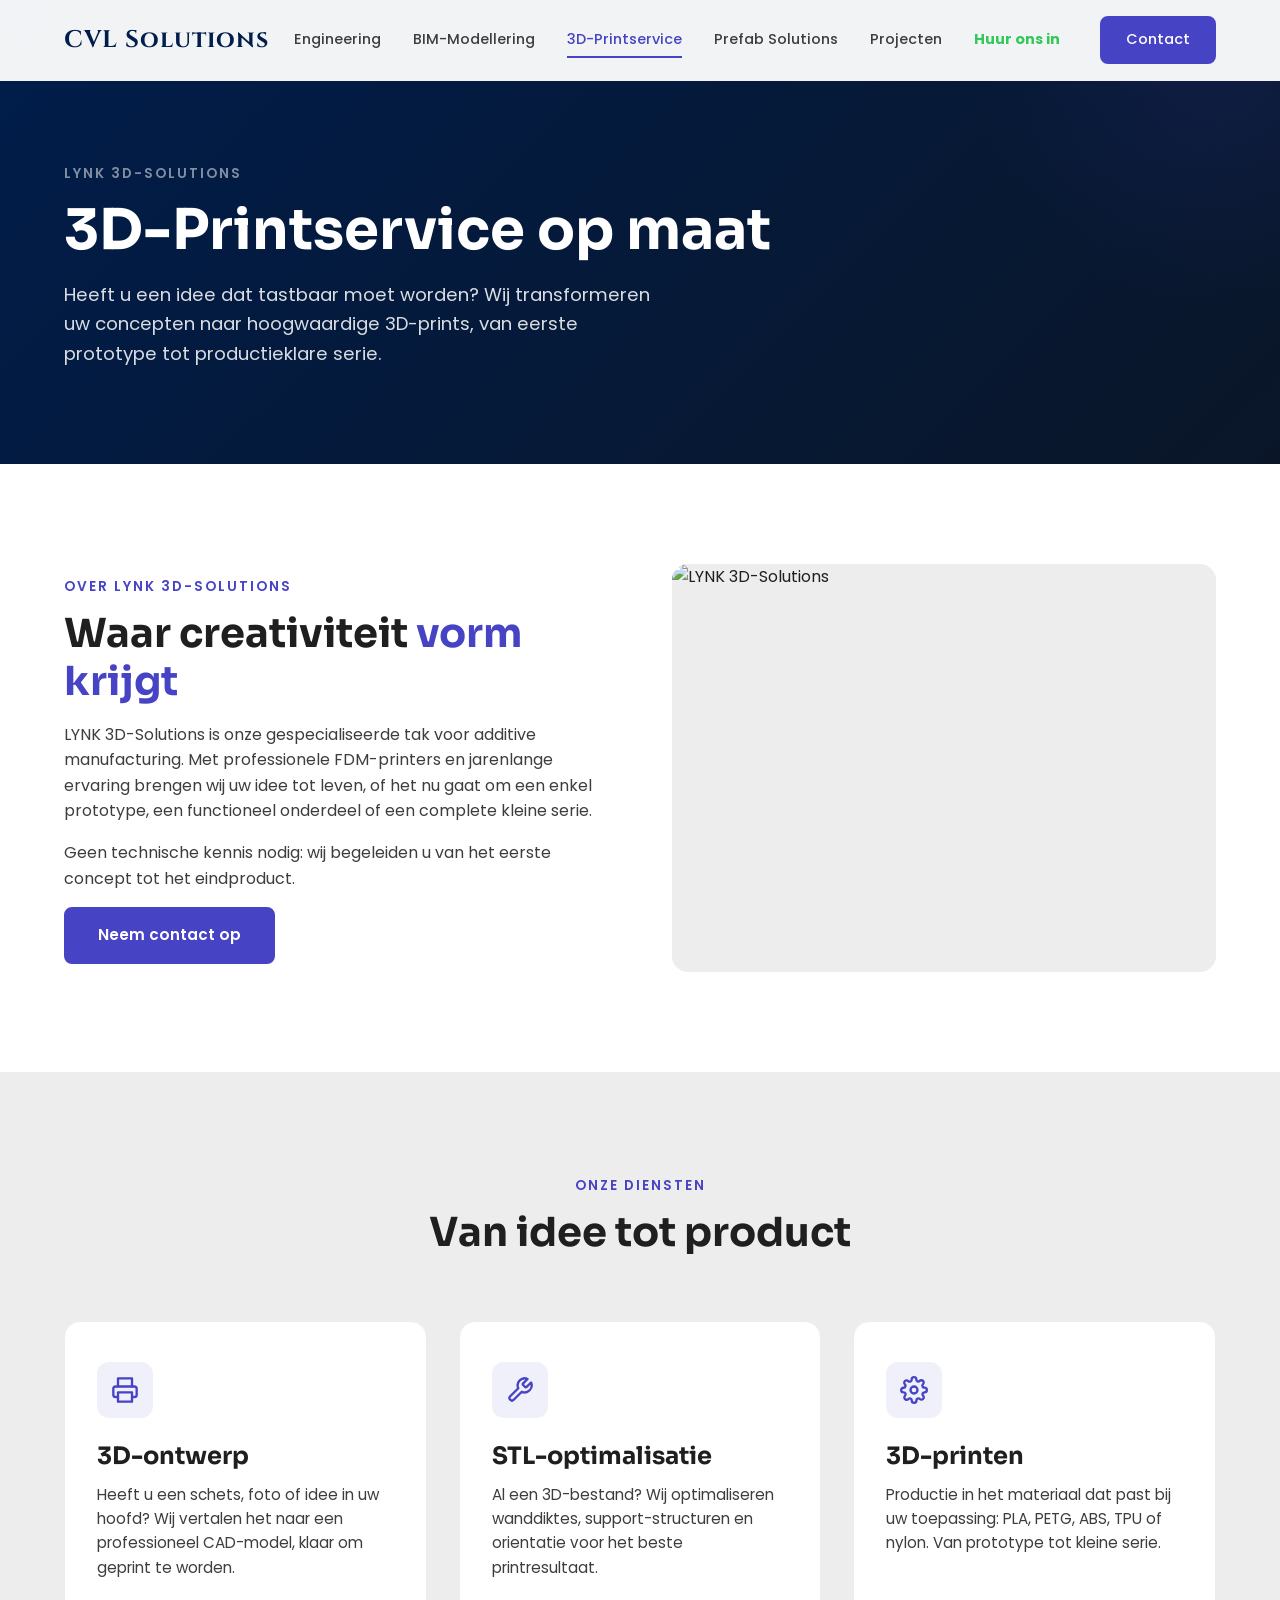
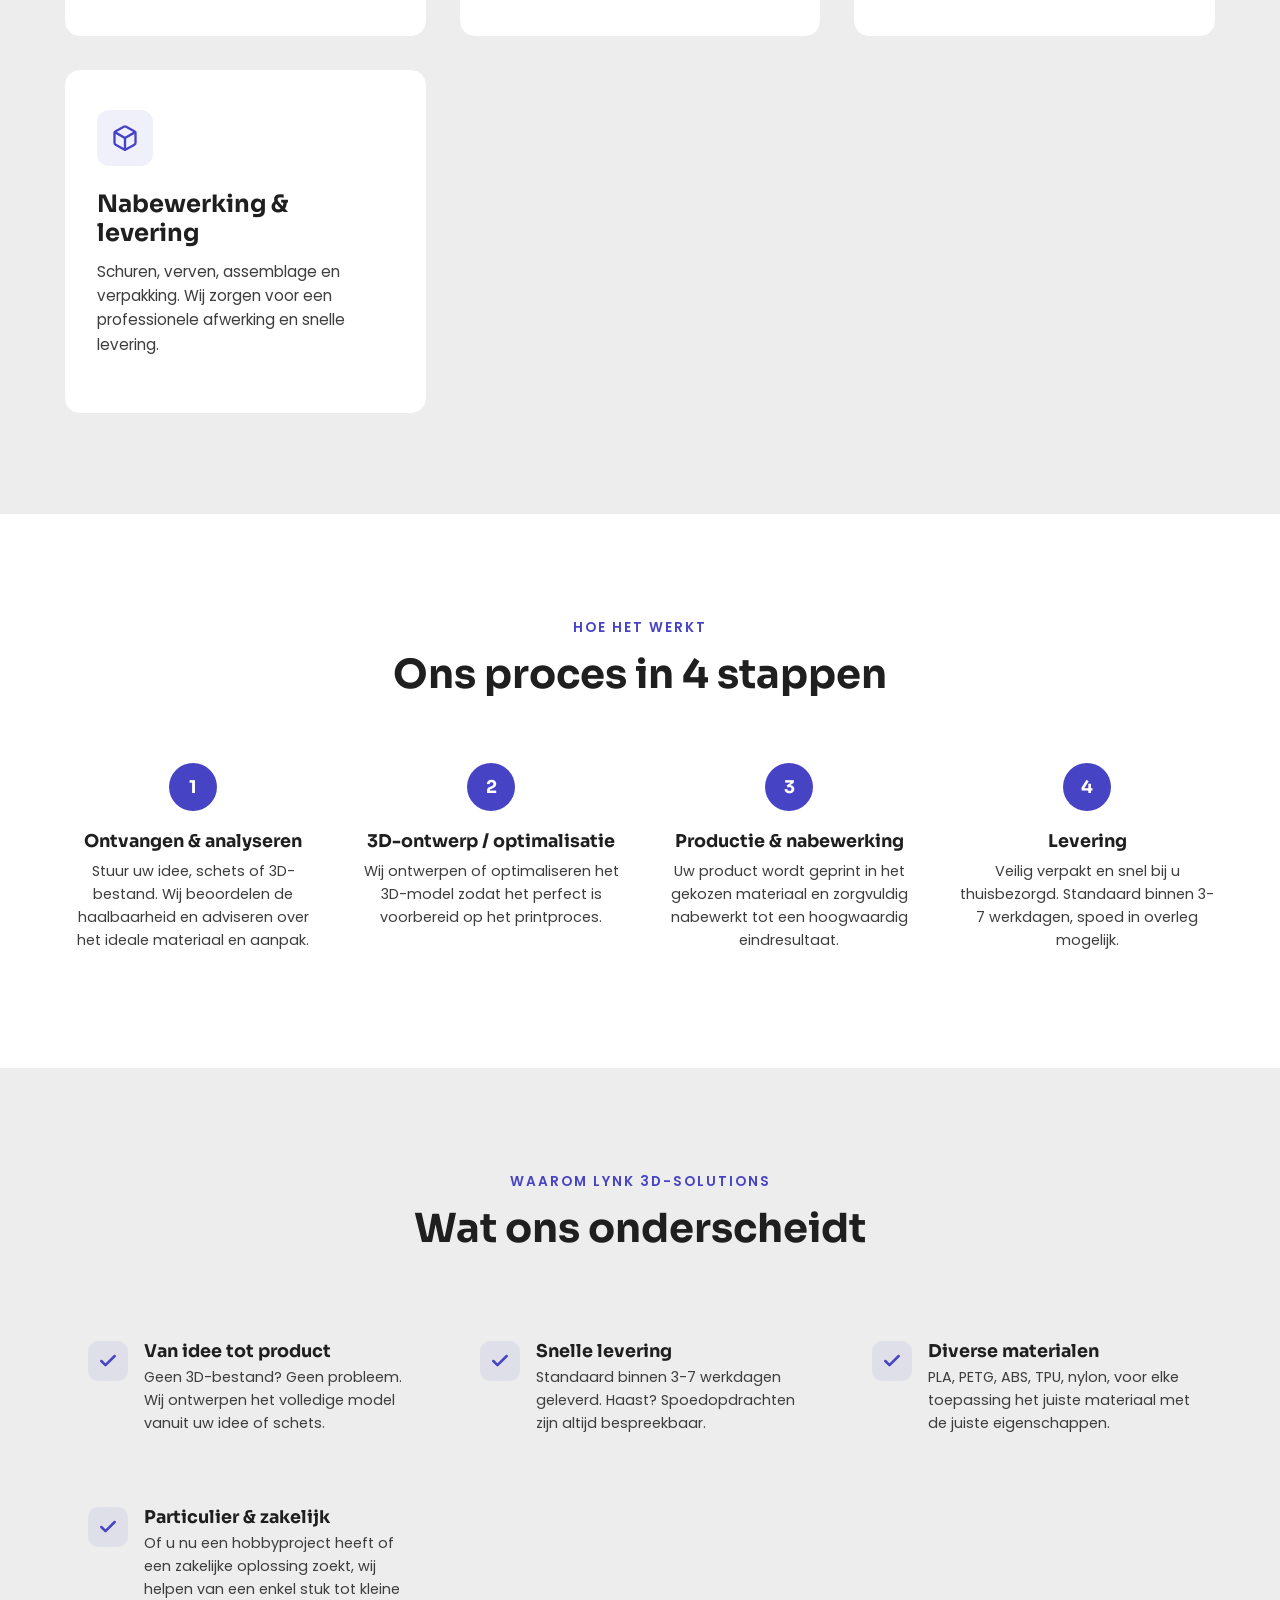
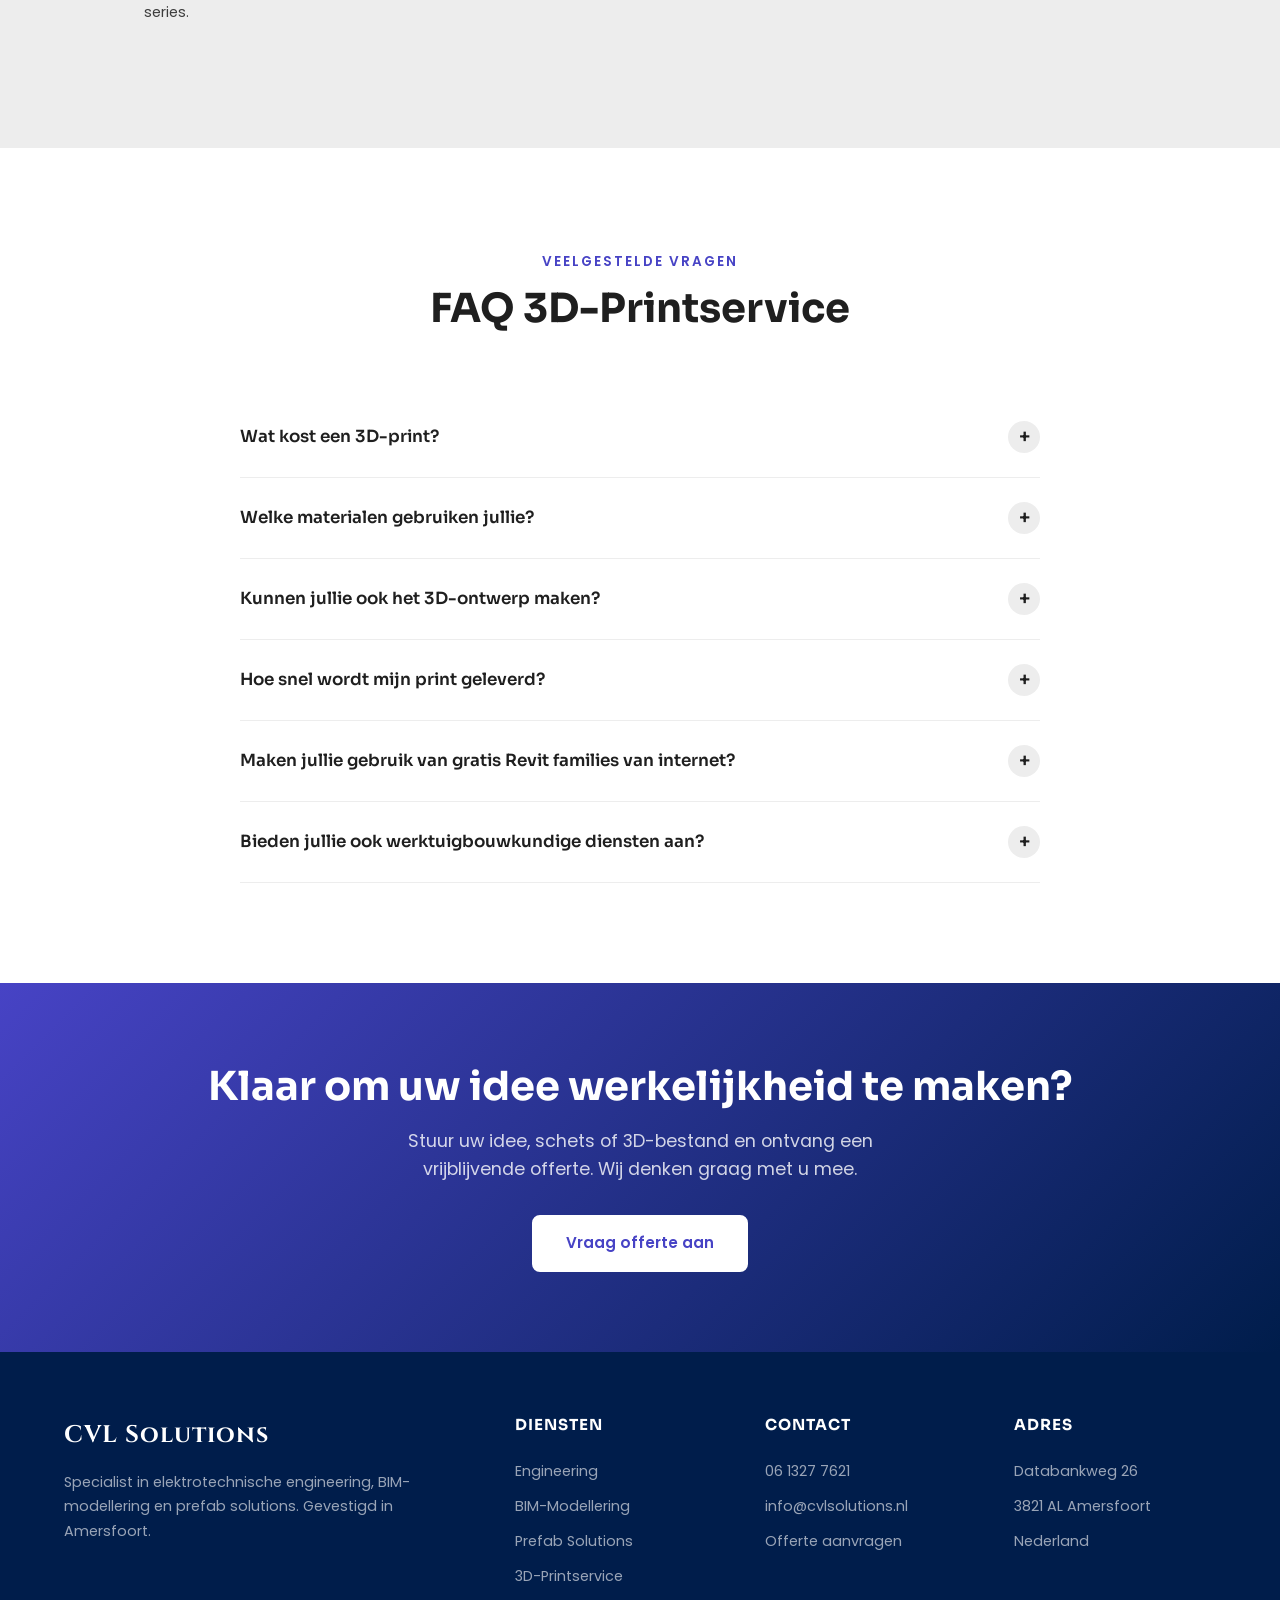
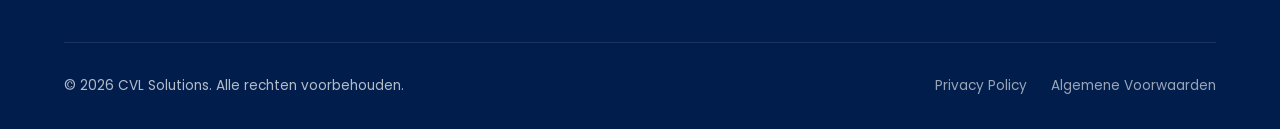
==== commit dbf3e94c: "fix: sync navigation across all pages (Huur ons in always visible)" ====
--- a/3d-printservice.html
+++ b/3d-printservice.html
@@ -37,23 +37,25 @@
     <header class="header">
         <div class="container header-inner">
             <a href="index.html" class="logo">CVL Solutions</a>
-            <nav class="nav-links">
+                        <nav class="nav-links">
                 <a href="engineering.html">Engineering</a>
                 <a href="bim-modellering.html">BIM-Modellering</a>
-                <a href="3d-printservice.html" class="active">3D-Printservice</a>
+                <a href="3d-printservice.html">3D-Printservice</a>
                 <a href="prefab-solutions.html">Prefab Solutions</a>
                 <a href="projecten.html">Projecten</a>
+                <a href="index.html#huur-in" style="color: #34C759; font-weight: 700;">Huur ons in</a>
                 <a href="contact.html" class="btn btn-primary btn-sm nav-cta">Contact</a>
             </nav>
             <button class="hamburger" aria-label="Menu"><span></span><span></span><span></span></button>
         </div>
-        <div class="mobile-menu">
+                <div class="mobile-menu">
             <a href="index.html">Home</a>
             <a href="engineering.html">Engineering</a>
             <a href="bim-modellering.html">BIM-Modellering</a>
             <a href="3d-printservice.html">3D-Printservice</a>
             <a href="prefab-solutions.html">Prefab Solutions</a>
             <a href="projecten.html">Projecten</a>
+            <a href="index.html#huur-in" style="color: #34C759; font-weight: 700;">Huur ons in</a>
             <a href="contact.html">Contact</a>
         </div>
     </header>
--- a/css/style.css
+++ b/css/style.css
@@ -1141,6 +1141,9 @@
     .contact-grid { grid-template-columns: 1fr; }
     .two-col { grid-template-columns: 1fr; gap: 40px; }
     .footer-grid { grid-template-columns: 1fr 1fr; }
+    /* Huur ons in section — stack cards + grid on mobile */
+    #huur-in .container > div:nth-of-type(2) { grid-template-columns: 1fr !important; }
+    #huur-in .container > div:nth-of-type(3) > div { grid-template-columns: 1fr !important; gap: 32px !important; }
 }
 
 @media (max-width: 640px) {
